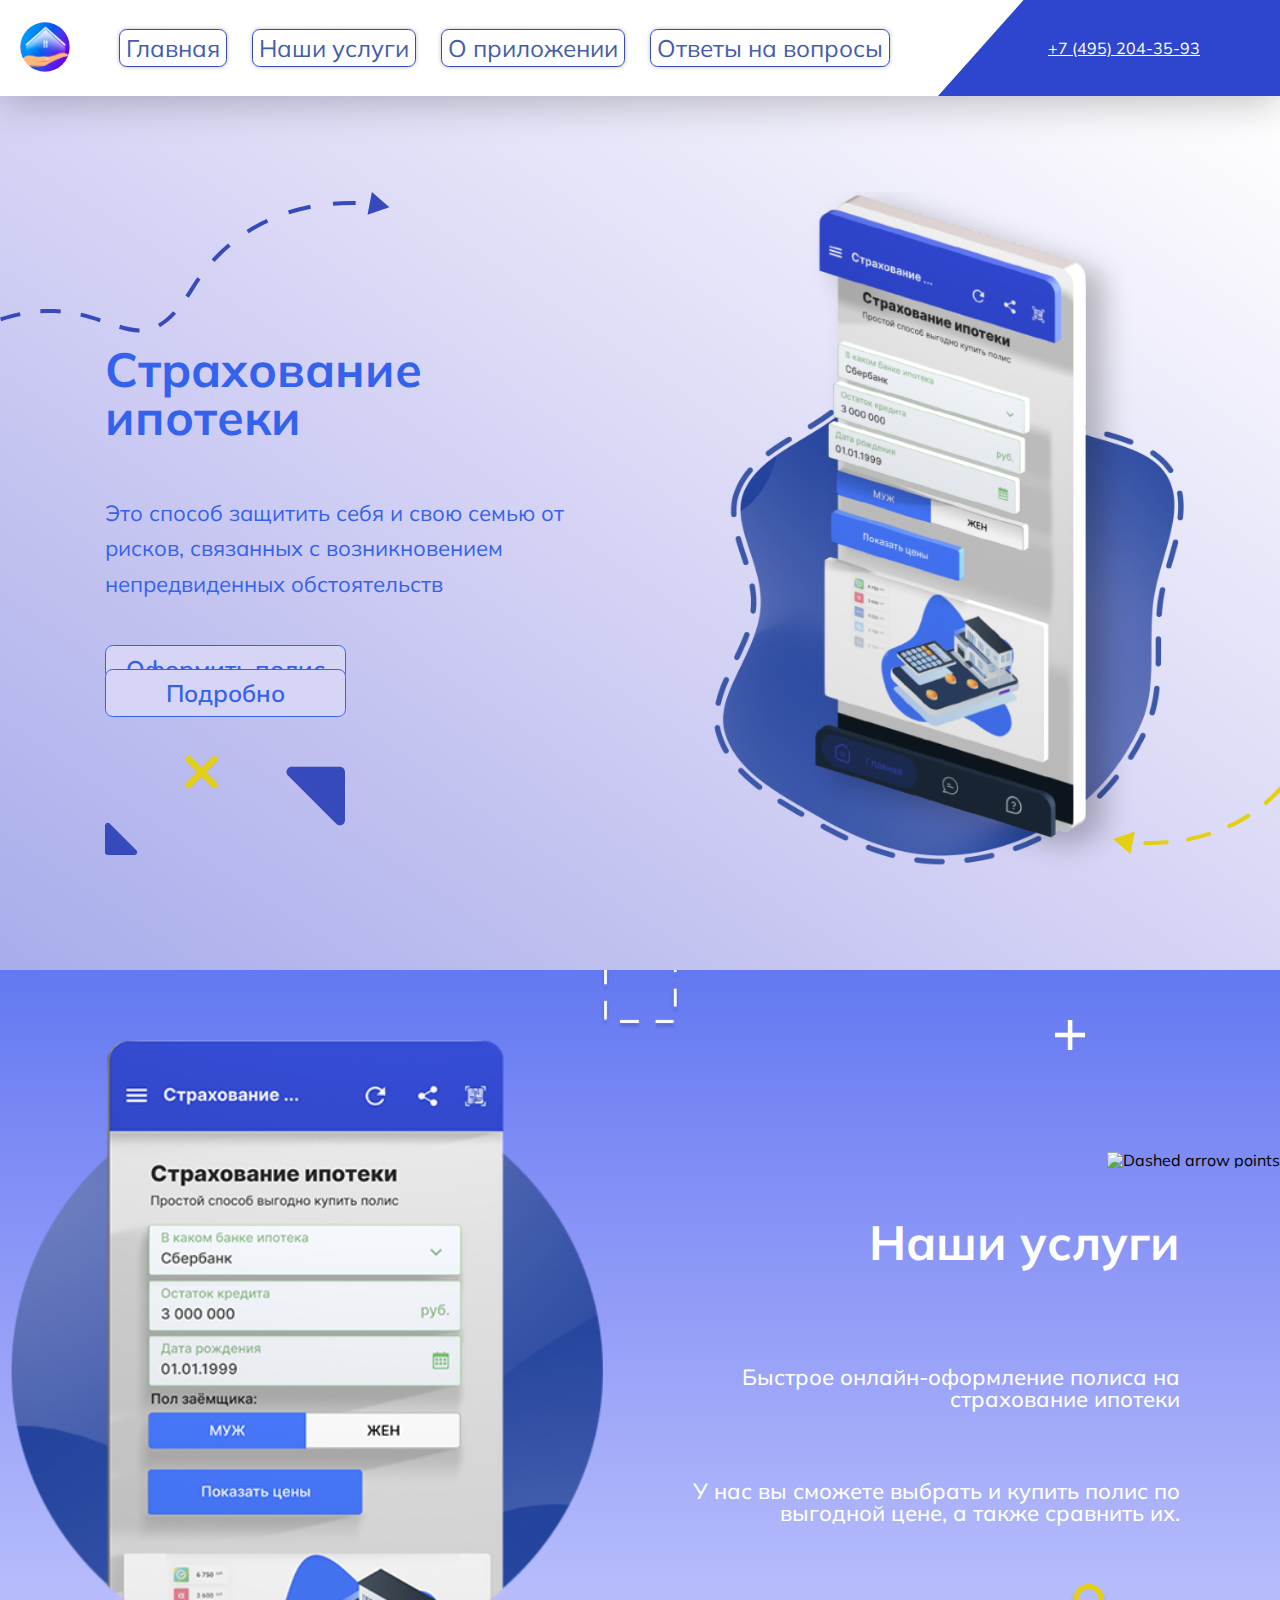
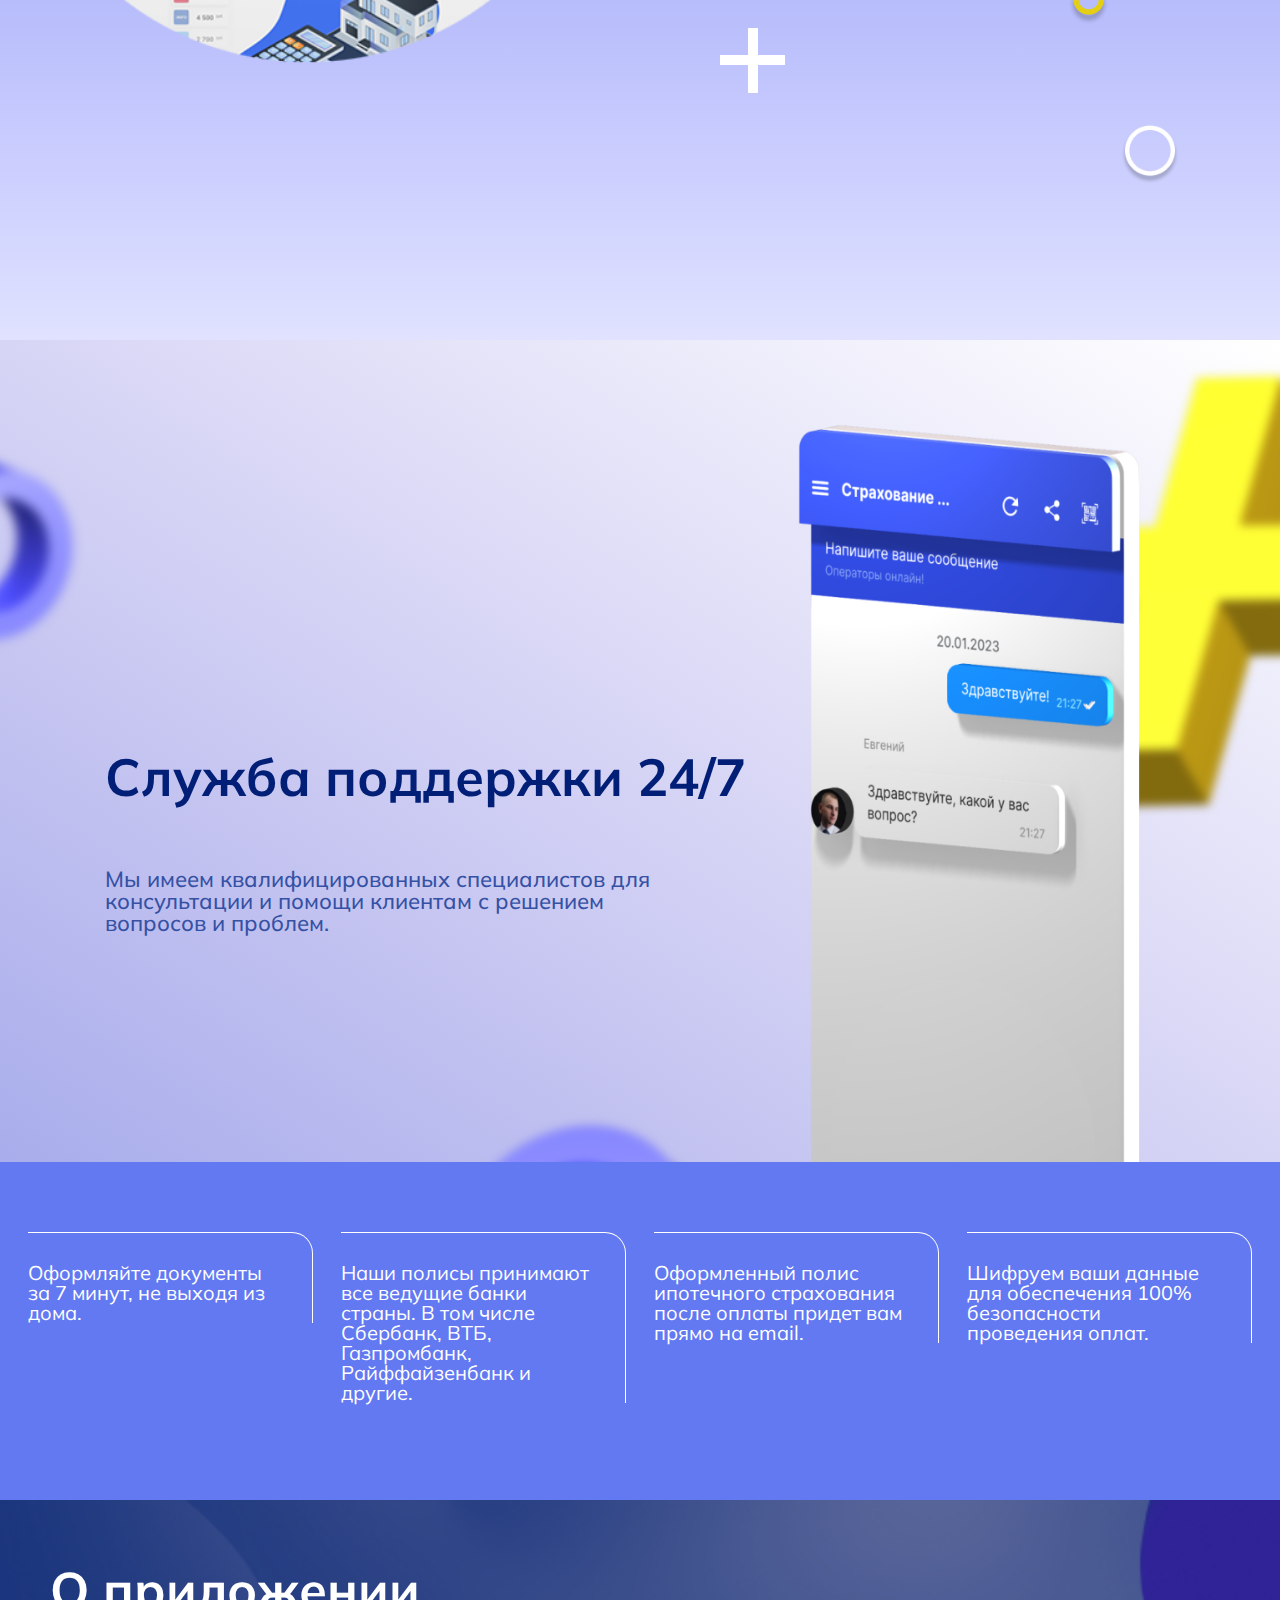
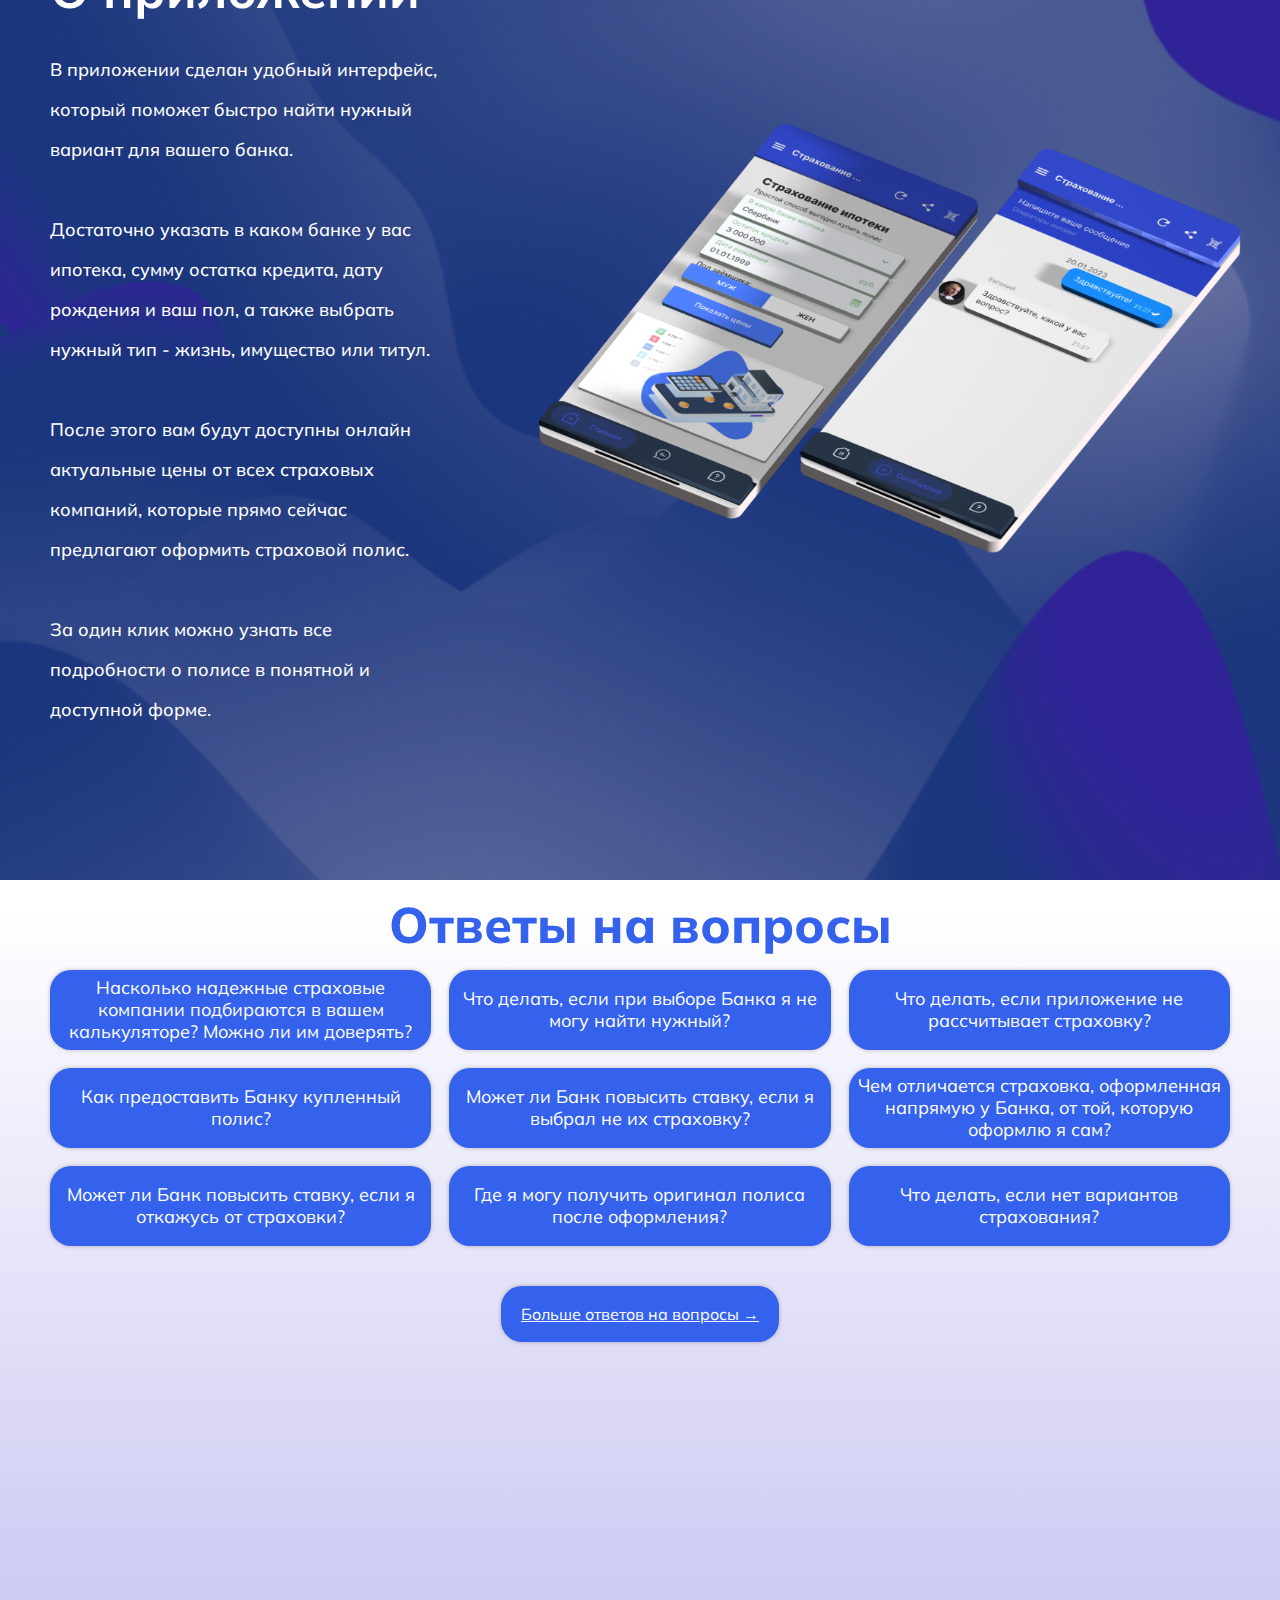
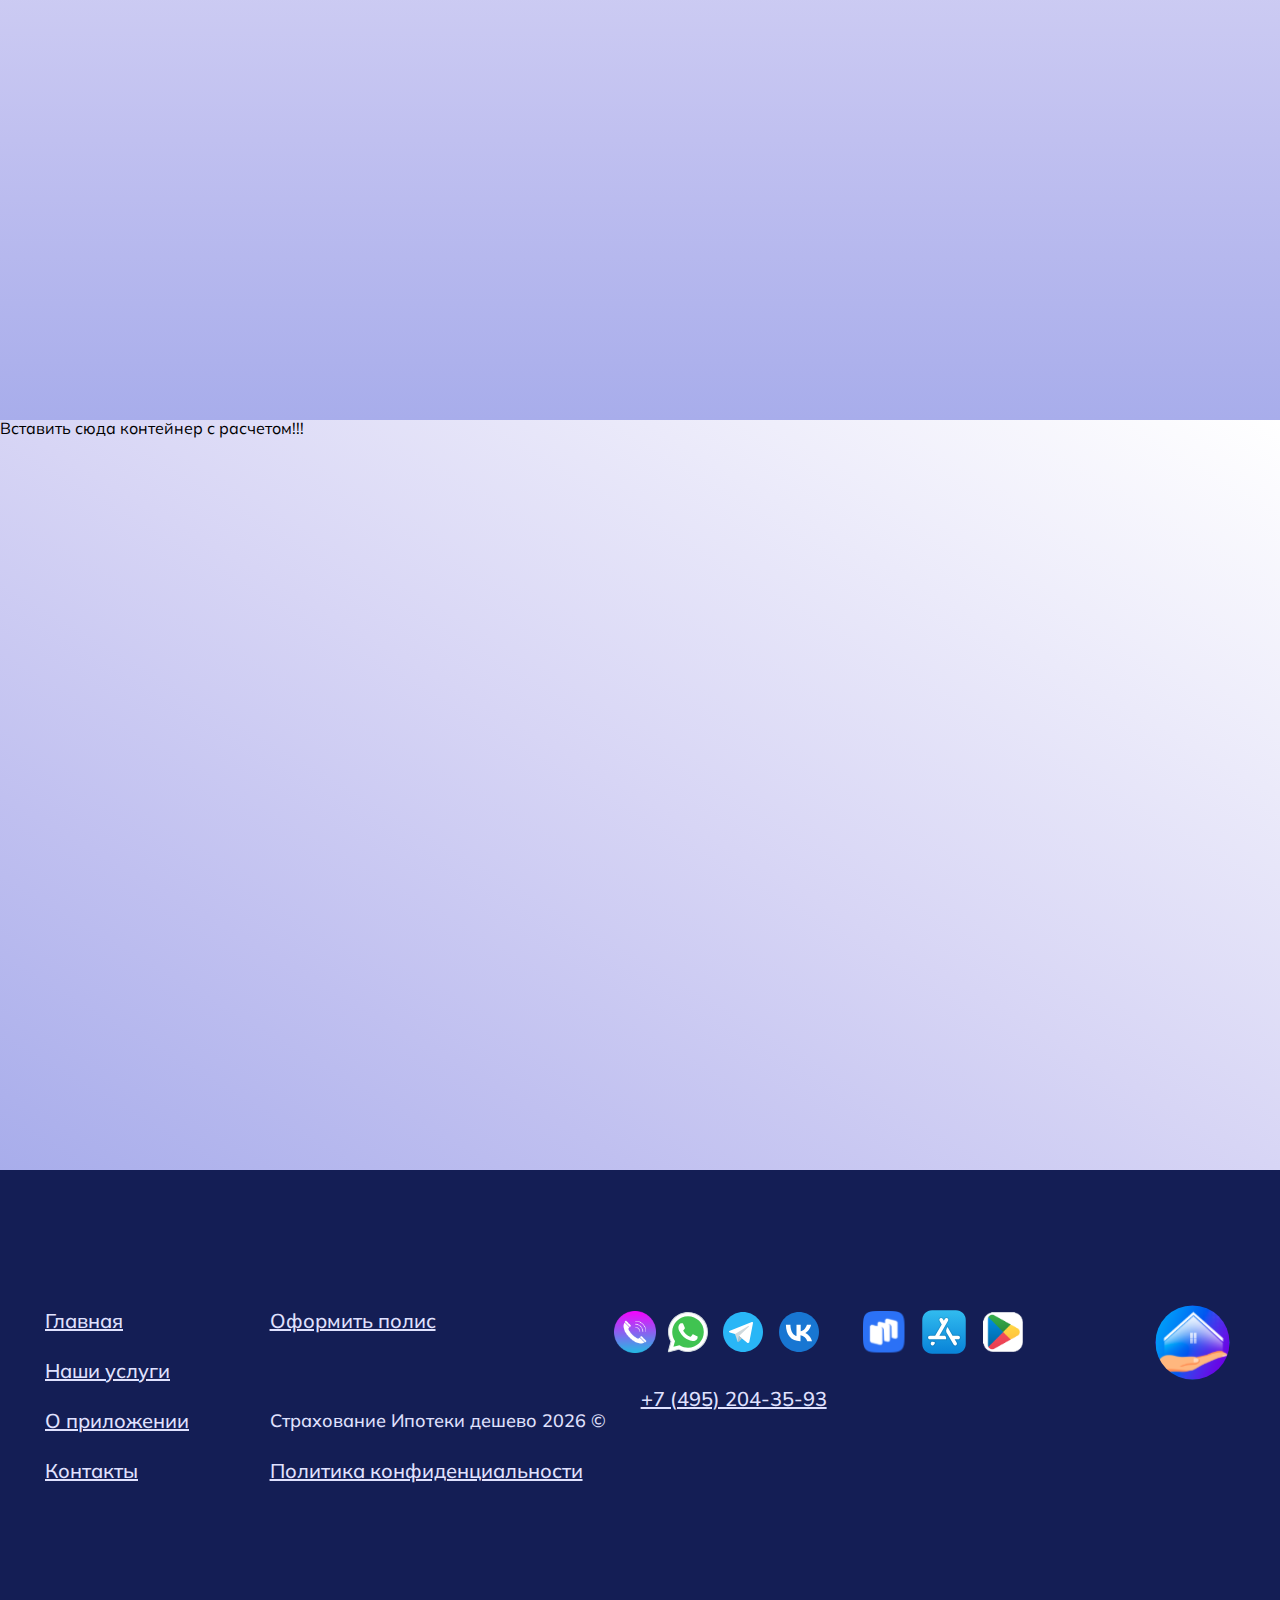
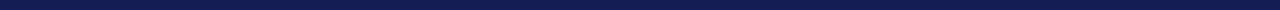
==== index.html @ b0045717 "questions section done" ====
<!DOCTYPE html>
<html lang="en">
  <head>
    <meta charset="UTF-8" />
    <meta http-equiv="X-UA-Compatible" content="IE=edge" />
    <meta name="viewport" content="width=device-width, initial-scale=1.0" />
    <style>
      @import url("https://fonts.googleapis.com/css2?family=Mulish:wght@400;500;600;800&display=swap");
    </style>
    <link rel="stylesheet" href="css/general.css" />
    <link rel="stylesheet" href="css/style.css" />
    <link rel="stylesheet" href="css/queries.css" />

    <script
      type="module"
      src="https://unpkg.com/ionicons@5.4.0/dist/ionicons/ionicons.esm.js"
    ></script>
    <script
      nomodule=""
      src="https://unpkg.com/ionicons@5.4.0/dist/ionicons/ionicons.js"
    ></script>

    <script defer src="script.js"></script>
    <title>Страхование ипотеки</title>
  </head>

  <body>
    <div class="container">
      <header class="header">
        <!-- Logo -->
        <a class="link-logo" href="#"
          ><img class="logo" src="images/logo.svg" alt="logo img"
        /></a>

        <!-- Navigation -->
        <nav class="main-nav">
          <ul class="main-nav-list">
            <li>
              <a class="main-nav-link nav-btn" href="#">Главная</a>
            </li>
            <li>
              <a class="main-nav-link nav-btn" href="#">Наши услуги</a>
            </li>
            <li>
              <a class="main-nav-link nav-btn" href="#">О приложении</a>
            </li>
            <li>
              <a class="main-nav-link nav-btn" href="#">Ответы на вопросы</a>
            </li>
          </ul>
        </nav>

        <div class="number">
          <a class="nav-cta" href="#">+7 (495) 204-35-93</a>
        </div>

        <!-- Burger menu for phones -->

        <button class="btn-mobile-nav">
          <ion-icon class="icon-mobile-nav" name="menu-outline"></ion-icon>
          <ion-icon class="icon-mobile-nav" name="close-outline"></ion-icon>
        </button>
      </header>

      <!-- Main Page -->
      <main>
        <section class="section-hero">
          <div class="line">
            <img
              class="blueLine"
              src="images/BlueLine.svg"
              alt="Blue dashed line points your path to insurance"
            />
          </div>
          <div class="hero">
            <!-- Left side (text-box) -->
            <div class="hero-text-box">
              <div class="hero-heading">
                <h1 class="primary-heading">Страхование ипотеки</h1>
                <p class="hero-description">
                  Это способ защитить себя и свою семью от рисков, связанных с
                  возникновением непредвиденных обстоятельств
                </p>
                <div class="btn-mobile-queries">
                  <a class="hero-btn btn-blue" href="#">Оформить полис</a>
                  <a class="hero-btn btn-white" href="#">Подробно</a>
                </div>
              </div>

              <div class="hero-figures">
                <div class="hero-figures-left">
                  <img
                    class="cross"
                    src="images/YellowCross-full.png"
                    alt="Decorative cross ornament"
                  />
                  <img
                    class="triangle"
                    src="images/triangle.svg"
                    alt="Decorative tiangle ornament"
                  />
                </div>
                <div class="hero-figures-right">
                  <img
                    class="bigTriangle"
                    src="images/triangle.svg"
                    alt="Decorative tiangle ornament"
                  />
                </div>
              </div>
            </div>

            <!-- Right side (img-box) -->
            <div class="hero-img-box">
              <picture class="phone">
                <img
                  class="smartphone"
                  src="images/smartphone.png"
                  alt="smartphone with open app"
                />
              </picture>
              <div class="hero-img-line">
                <picture>
                  <img
                    class="yellowLine"
                    src="images/YellowLine.svg"
                    alt="Yellow dashed line points to smartphone"
                  />
                </picture>
              </div>
            </div>
          </div>
        </section>

        <!-- Section services -->

        <section class="section-services">
          <div class="services">
            <!-- Right side (services box) -->
            <div class="services-img-box">
              <img
                class="rectangle"
                src="/images/rectangle.png"
                alt="Rectangle ornament"
              />
              <picture>
                <img
                  class="smartphone-2"
                  src="images/smartphone-2.png"
                  alt="smartphone with open app"
                />
              </picture>
            </div>
            <!-- Left side (text box) -->
            <div class="services-text-box">
              <div class="services-smallCross">
                <img
                  class="smallCross"
                  src="images/cross_white.png"
                  alt="Small cross ornament"
                />
              </div>
              <div class="services-line">
                <img
                  class="servicesLine"
                  src="images/arrow.svg"
                  alt="Dashed arrow points"
                />
              </div>
              <div class="services-line-queries">
                <img
                  class="servicesLine-2"
                  src="images/arrow.svg"
                  alt="Dashed arrow points"
                />
              </div>
              <div class="services-heading secrvices-flex-queries">
                <h1 class="secondary-heading">Наши услуги</h1>
                <p class="services-description-first services-description">
                  Быстрое онлайн-оформление полиса на страхование ипотеки
                </p>
                <p class="services-description-second services-description">
                  У нас вы сможете выбрать и купить полис по выгодной цене, а
                  также сравнить их.
                </p>
              </div>
              <div class="services-yellowCircle figure-services">
                <img
                  class="smallCircle"
                  src="images/circle/circle-yellow.png"
                  alt="Small circle ornament"
                />
              </div>
              <div class="services-bigCross figure-services">
                <img
                  class="bigCross"
                  src="images/cross_white.png"
                  alt="Big cross ornament"
                />
              </div>
              <div class="services-whiteCircle figure-services">
                <img
                  class="whiteCircle"
                  src="images/circle/circle-white.png"
                  alt="Big cross ornament"
                />
              </div>
            </div>
          </div>
        </section>
        <!-- Section support -->

        <section class="section-support">
          <div class="support-top">
            <!-- Left side (text box) -->
            <div class="support-text-box">
              <div class="figure-top figure-support-queries">
                <img
                  class="top-bluredFigure"
                  src="images/blur-1.svg"
                  alt="Blured circle ornament"
                />
              </div>
              <div class="support-heading">
                <h1 class="tertiary-heading">Служба поддержки 24/7</h1>
                <p class="support-text">
                  Мы имеем квалифицированных специалистов для консультации и
                  помощи клиентам с решением вопросов и проблем.
                </p>
              </div>
              <div class="figure-bottom figure-support-queries">
                <img
                  class="bottom-bluredFigure"
                  src="images/blur-2.svg"
                  alt="Blured circle ornament"
                />
              </div>
            </div>

            <!-- Right side (img box) -->
            <div class="support-img-box">
              <div class="support-right-img figure-support-queries">
                <img
                  class="bluredCross"
                  src="images/blur-3.svg"
                  alt="Blured cross ornament"
                />
              </div>
              <picture class="support-smartphone-queries">
                <img
                  class="smartphone-3"
                  src="/images/smartphone-3.png"
                  alt="smartphone with open support service"
                />
              </picture>
            </div>
          </div>
          <div class="support-bottom">
            <!-- <div class="support-benefits"> -->
            <div class="queries-first">
              <div class="benefits border-queries-right">
                Оформляйте документы за 7 минут, не выходя из дома.
              </div>
            </div>
            <div class="queries-second">
              <div class="benefits border-queries-left">
                Наши полисы принимают все ведущие банки страны. В том числе
                Сбербанк, ВТБ, Газпромбанк, Райффайзенбанк и другие.
              </div>
            </div>
            <div class="queries-third">
              <div class="benefits border-queries-right">
                Оформленный полис ипотечного страхования после оплаты придет вам
                прямо на email.
              </div>
            </div>
            <div class="queries-fourth">
              <div class="benefits border-queries-left">
                Шифруем ваши данные для обеспечения 100% безопасности проведения
                оплат.
              </div>
            </div>
          </div>
        </section>

        <!-- Section Description -->

        <section class="section-description">
          <!-- Left side (description box) -->
          <div class="description">
            <div class="description-text-box">
              <h1 class="description-heading">О приложении</h1>
              <p class="description-text">
                В приложении сделан удобный интерфейс, который поможет быстро
                найти нужный вариант для вашего банка.
              </p>
              <p class="description-text">
                Достаточно указать в каком банке у вас ипотека, сумму остатка
                кредита, дату рождения и ваш пол, а также выбрать нужный тип -
                жизнь, имущество или титул.
              </p>
              <p class="description-text">
                После этого вам будут доступны онлайн актуальные цены от всех
                страховых компаний, которые прямо сейчас предлагают оформить
                страховой полис.
              </p>
              <p class="description-text">
                За один клик можно узнать все подробности о полисе в понятной и
                доступной форме.
              </p>
            </div>

            <!-- Right side (img box) -->
            <div class="description-img-box">
              <picture class="description-smartphone"
                ><img
                  class="smartphone-4"
                  src="images/smartphone-4.png"
                  alt="Smartphones with open app"
              /></picture>
            </div>
          </div>
        </section>

        <!-- Section questions  -->

        <section class="section-questions">
          <div class="question-queries">
            <h1 class="questions-heading">Ответы на вопросы</h1>
            <div class="questions">
              <div class="question">
                <button class="que-btn">
                  Насколько надежные страховые компании подбираются в вашем
                  калькуляторе? Можно ли им доверять?
                </button>
                <div class="content">
                  <p>
                    Тут вы можете посмотреть рейтинги страховых компаний,
                    начиная от самой надежной. Обратите внимание, что в нашем
                    калькуляторе представлены расчеты только от надежных
                    страховых компаний уровня ruAAA, ruAA+, ruAA, ruA+.
                  </p>
                </div>
              </div>
              <div class="question">
                <button class="que-btn">
                  Что делать, если при выборе Банка я не могу найти нужный?
                </button>
                <div class="content">
                  <p>
                    Мы работаем со всеми Банками, которые выдают ипотеку. К
                    сожалению, не у всех есть возможность в режиме онлайн
                    рассчитать стоимость страховки. Но это можно сделать через
                    нашего менеджера. Напишите в чат поддержки, предоставьте
                    свой номер телефона, ваше имя и удобный способ для связи,
                    после чего наш менеджер свяжется с вами в (можете написать
                    удобное для вас время и ваш часовой пояс) и рассчитает
                    выгодные условия.
                  </p>
                </div>
              </div>
              <div class="question">
                <button class="que-btn">
                  Что делать, если приложение не рассчитывает страховку?
                </button>
                <div class="content">
                  <p>
                    Напишите в чат поддержки, предоставьте свой номер телефона,
                    ваше имя и удобный способ для связи, после чего наш менеджер
                    свяжется с вами (можете написать удобное для вас время и ваш
                    часовой пояс) и рассчитает выгодные условия.
                  </p>
                </div>
              </div>
              <div class="question">
                <button class="que-btn">
                  Как предоставить Банку купленный полис?
                </button>
                <div class="content">
                  <p>
                    Есть 3 варианта:<br /><br />1.Вы можете загрузить полис
                    страхования через сайт или приложение Банка. Об этой
                    возможности вы можете узнать, позвонив по телефону горячей
                    линии в свой Банк-кредитор. <br /><br />2.Можно отправить
                    страховой полис на специальную почту Банка. Адрес
                    электронной почты так же можно узнать, позвонив в свой Банк
                    по телефону горячей линии.<br /><br />
                    3.Явиться лично в ипотечное отделение Банка-кредитора и
                    предоставить оригинал полиса страхования сотруднику Банка.
                    Но такой вариант практикуют далеко не все Банки, да и
                    большинство страховых уже давно выдают онлайн-полиса для
                    удобства оформления и передачи в Банк.
                  </p>
                </div>
              </div>
              <div class="question">
                <button class="que-btn">
                  Может ли Банк повысить ставку, если я выбрал не их страховку?
                </button>
                <div class="content">
                  <p>
                    Если вы оформили полис в страховой компании, выбранной из
                    списка аккредитованных вашим Банком-кредитором, значит Банк
                    этот полис принимает и ставку увеличить не в праве.
                  </p>
                </div>
              </div>
              <div class="question que-queries">
                <button class="que-btn">
                  Чем отличается страховка, оформленная напрямую у Банка, от
                  той, которую оформлю я сам?
                </button>
                <div class="content">
                  <p>
                    У Банков есть свои требования к условиям договора
                    страхования, которые они выставляют аккредитованным
                    страховым компаниям. Поэтому чаще всего разница выражается в
                    цене и дополнительных услугах, которые не всегда могут быть
                    вам нужны. Если вы оформили полис в страховой компании,
                    выбранной из списка аккредитованных вашим Банком-кредитором,
                    значит Банк примет этот полис.
                  </p>
                </div>
              </div>
              <div class="question que-queries">
                <button class="que-btn">
                  Может ли Банк повысить ставку, если я откажусь от страховки?
                </button>
                <div class="content">
                  <p>
                    Да, это предусмотрено в кредитном договоре. При отказе
                    застраховать имущество Банк вправе потребовать полного
                    досрочного погашения по вашей ипотеки или решить данный
                    вопрос с помощью взыскания имущества через суд.
                  </p>
                </div>
              </div>
              <div class="question que-queries">
                <button class="que-btn">
                  Где я могу получить оригинал полиса после оформления?
                </button>
                <div class="content">
                  <p>
                    Сейчас все страховые компании практикуют услугу оформления
                    онлайн-полисов, а Банки такие полиса охотно принимают. Но
                    если все-таки вам нужен оригинал, то напишите в наш чат
                    поддержки, мы свяжемся со страховой компанией и договоримся
                    каким образом мы сможем вам его доставить.
                  </p>
                </div>
              </div>
              <div class="question que-queries">
                <button class="que-btn">
                  Что делать, если нет вариантов страхования?
                </button>
                <div class="content">
                  <p>
                    Если по вашему Банку варианты страхования не высвечиваются,
                    значит напишите чат поддержки и наш менеджер свяжется с
                    вами. Вероятнее всего, ваш случай не стандартный и подлежит
                    ручному согласованию со страховыми.
                  </p>
                </div>
              </div>
            </div>
            <div class="moreQuestions-queries">
              <a href="questions.html" target="_blank" class="moreQuestions">
                <div class="showMore">Больше ответов на вопросы &#8594;</div>
              </a>
            </div>
          </div>
        </section>

        <!-- Making a policy -->

        <section class="section-policy">
          <div class="policy-container">
            Вставить сюда контейнер с расчетом!!!
          </div>
        </section>

        <section class="section-footer">
          <div class="footer">
            <!-- Footer main navigation -->
            <nav class="footer-nav-col-primary">
              <ul class="second-nav-list">
                <li class="second-nav-link">
                  <a class="footer-nav" href="#">Главная</a>
                </li>
                <li class="second-nav-link">
                  <a class="footer-nav" href="#">Наши услуги</a>
                </li>
                <li class="second-nav-link">
                  <a class="footer-nav" href="#">О приложении</a>
                </li>
                <li class="second-nav-link">
                  <a class="footer-nav" href="#">Контакты</a>
                </li>
              </ul>
            </nav>
            <!-- Footer secondary navigation -->
            <div class="footer-nav-col-secondary">
              <p class="registration">
                <a class="reg-policy footer-nav" href="">Оформить полис</a>
              </p>
              <p class="footer-number-queries">
                <a class="footer-cta footer-nav" href="#">+7 (495) 204-35-93</a>
              </p>
              <p class="privacy-queries">
                <a class="footer-nav" href="#">Политика конфиденциальности</a>
              </p>
              <p class="copyright footer-nav">
                Страхование Ипотеки дешево
                <span class="year"></span> &copy;
              </p>
              <p class="privacy">
                <a class="footer-nav" href="#">Политика конфиденциальности</a>
              </p>
            </div>
            <!-- Footer Icons -->
            <div class="social-links">
              <ul class="social-icons">
                <li class="footer-link">
                  <a href="#"
                    ><img
                      class="call"
                      src="/images/icons footer/call.png"
                      alt=""
                  /></a>
                </li>
                <li class="footer-link">
                  <a href="#"
                    ><img src="/images/icons footer/whatsapp.svg" alt=""
                  /></a>
                </li>
                <li class="footer-link">
                  <a href="#"
                    ><img src="/images/icons footer/telegram-app.svg" alt=""
                  /></a>
                </li>
                <li class="footer-link">
                  <a href="#"
                    ><img src="/images/icons footer/vk-circled.svg" alt="" />
                  </a>
                </li>
              </ul>
              <div class="footer-number">
                <a class="footer-cta footer-nav" href="#">+7 (495) 204-35-93</a>
              </div>
            </div>
            <!-- Store Icons -->
            <div class="footer-store-icons">
              <ul class="store-icons">
                <li class="">
                  <a href="#" class="rustore-queries">
                    <img
                      class="rustore"
                      src="images/icons footer/rustore.svg"
                      alt=""
                    />
                  </a>
                </li>
                <li>
                  <a href="#" class="app-store-queries">
                    <img
                      class="app-store"
                      src="images/icons footer/app-store.svg"
                      alt=""
                      width="100%"
                    />
                  </a>
                </li>
                <li>
                  <a href="#">
                    <img
                      class="google-store"
                      src="images/icons footer/google-play-store_new.png"
                      alt=""
                    />
                  </a>
                </li>
              </ul>
            </div>
            <!-- Footer logo -->
            <div class="footer-logo">
              <a href="#"
                ><img
                  class="footer-logo-icon"
                  src="images/logo.svg"
                  alt="logo img"
              /></a>
            </div>
          </div>
        </section>
      </main>
    </div>
  </body>
</html>
---- css/general.css ----
/*
--- 01 TYPOGRAPHY SYSTEM

- Font sizes (px)
10 / 12 / 14 / 16 / 18 / 20 / 24 / 30 / 36 / 44 / 52 / 62 / 74 / 86 / 98

- Font weights:
Default: 400
Medium: 500
Semi-bold: 600
Bold: 700


- Line heights:
Default: 1
Small: 1.05
Medium: 1.2
Paragraph default: 1.6
Large 1.8


- Letter-spacing: 
-0.5px
-0.75px


--- 02 COLORS

- Prymary: #FFFFFF
- Second Prymary: #2E46CD
- Tints: 
#EDEEFF
#E0E2FF
#6379F1
#648BFF
#3462EC
#435CAC
#3551A4
#364ABB
#0040FF
#333A9A
#021F78
#141E55
- Shades:

- Accents:
#E4CF12
- Greys:
#555
#333
#6f6f6f
#888
#767676
- linear gradient:
#FFFFFF33
#0035F233

--- 05 SHADOWS
  box-shadow: 0 2.4rem 4.8rem rgba(0, 0, 0, 0.25);
--- 06 BORDER-RADIUS
nav-buttons: 40px
buttons: 7.04px


--- 07 WHITESPACE
- Spacing system(px)
2 / 4 / 8 / 12 / 16 / 24 / 32 / 48 / 64 / 80 / 96 / 128

*/

html {
  font-size: 62.5%;
  overflow-x: hidden;
  overflow-y: auto;
  scroll-behavior: smooth;
  height: 100%;
  /* max-width: 100%; */
  box-sizing: border-box;
}

*,
*::after,
*::before {
  box-sizing: inherit;
  padding: 0;
  margin: 0;
}

body {
  font-family: "Mulish", sans-serif;
  line-height: 1;
  font-weight: 400;
  font-size: 1.6rem;
  max-width: 100%;
  width: 100%;

  overflow-x: hidden;
}
---- css/style.css ----
.container {
  margin: 0 auto;
}

.header {
  display: flex;
  height: 9.6rem;
  justify-content: space-between;
  align-items: center;
  background-color: #ffffff;
  box-shadow: 0px 0.5rem 4rem 0px rgba(0, 0, 0, 0.25);
  position: relative;
}

.logo {
  height: 5rem;
  margin-left: 10rem;
}

.main-nav-list {
  list-style: none;
  display: flex;
  align-items: center;
  gap: 6.5rem;
  font-size: 2.4rem;
  text-decoration: none;
}

.main-nav-list:link,
.main-nav-list:visited {
  color: #435cac;
}

.main-nav-link {
  text-decoration: none;
}

.main-nav-link:hover,
.main-nav-link:active {
  color: #435cac;
}

.main-nav-link.nav-cta:link,
.main-nav-link.nav-cta:visited {
  padding: 2.2rem 5rem;
}

.nav-btn {
  padding: 0.8rem 2rem;
  border: 0.15rem solid #364abb;
  border-radius: 0.76rem;
  color: #435cac;
  display: block;
  box-shadow: 0px 0rem 0.4rem 0rem rgba(0, 0, 0, 0.25);
  transition: all 0.5s;
}

.nav-btn:hover,
.nav-btn:active {
  color: #ffffff;
  background-color: #435cac;
}

/* MOBILE */

.btn-mobile-nav {
  border: none;
  background: none;
  cursor: pointer;

  display: none;
}

.icon-mobile-nav {
  height: 4.8rem;
  width: 4.8rem;
  color: #333;
}

.icon-mobile-nav[name="close-outline"] {
  display: none;
}

/* MOBILE */

.number {
  padding: 4rem 10rem;
  background-color: #2e46cd;
  clip-path: polygon(25% 0, 100% 0, 100% 100%, 0 100%);
}

.nav-cta {
  text-decoration: underline;
  color: #ffffff;
  display: inline-block;
  font-size: 1.6rem;
  margin-left: 4rem;
  background-color: #2e46cd;
}

.nav-cta:hover,
.nav-cta:active {
  color: #ffffff;
}

/* HERO SECTION */

.section-hero {
  background-image: linear-gradient(
    to left bottom,
    #ffffff,
    #ebeafa,
    #d7d5f5,
    #c0c0f0,
    #a8adeb
  );
  padding: 9.6rem 0 9.6rem 0;
}

.line {
  position: absolute;
}

.hero {
  margin: 0 auto;
  display: grid;
  grid-template-columns: 1fr 1fr;
  gap: 4rem;
  align-items: center;
  /* height: 90.4rem; */
}

.blueLine {
  text-align: left;
}

.hero-text-box {
  margin: 3.5rem 0 0 10.5rem;
}

.hero-heading {
  color: #3462ec;
  margin-top: 15rem;
}

.primary-heading {
  font-size: 7.3rem;
  font-weight: 800;
}

.hero-description {
  font-size: 2.5rem;
  line-height: 1.6;
  margin: 5.5rem 0 5.5rem 0;
}

.hero-btn {
  padding: 0.8rem 2rem;
  border-radius: 0.76rem;
  font-weight: 600;
  text-decoration: none;
  font-size: 2.4rem;
}

.btn-blue {
  color: #edeeff;
  background-color: #3462ec;
  margin-right: 3.5rem;
  border: 0.15rem solid #3462ec;
  transition: all 0.5s;
}

.btn-blue:hover {
  color: #3462ec;
  background-color: #d7d5f5;
}

.btn-blue:link,
.btn-blue:focus {
  color: #3462ec;
  background-color: #d7d5f5;
}

.btn-white {
  border: 0.15rem solid #333;
  color: #333;
  padding-left: 6rem;
  padding-right: 6rem;
}

.btn-white:hover {
  color: #3462ec;
  background-color: #d7d5f5;
  border: 0.15rem solid #3462ec;
}

.btn-white:link,
.btn-white:focus {
  color: #3462ec;
  background-color: #d7d5f5;
  border: 0.15rem solid #3462ec;
}

.hero-figures {
  margin-top: 5rem;
  display: grid;
  grid-template-columns: 1fr 1fr;
}

.hero-figures-left {
  display: flex;
  flex-direction: column;
}

.bigTriangle {
  width: 6rem;
  transform: rotate(180deg);
  margin: 1.5rem 50rem 0 5rem;
}

.cross {
  width: 3.3rem;
  padding-bottom: 3.3rem;
  margin-left: 8rem;
}

.triangle {
  width: 3.3rem;
}

.phone {
  margin-left: 32rem;
  margin-bottom: 10rem;
}

.smartphone {
  width: 48rem;
  height: 68rem;
  /*  */
  position: relative;
  z-index: 1;
}

.hero-img-line {
  position: absolute;
  top: 70rem;
  right: 0;
  z-index: 2;
}

/* SERVICES SECTION */

.section-services {
  height: 97rem;
  background-image: linear-gradient(
    to bottom,
    #6379f1,
    #8692f6,
    #a5adf9,
    #c3c7fd,
    #e0e2ff
  );
}

.services {
  display: grid;
  grid-template-columns: 1fr 1fr;
  justify-content: center;
  align-items: center;
}

.services-img-box {
  display: flex;
  flex-direction: column;
}

.services-text-box {
  display: flex;
  flex-direction: column;
}

.rectangle {
  width: 10.5rem;
  height: 7.7rem;
  margin-left: 70rem;
  margin-top: -11rem;
}

.smartphone-2 {
  width: 68.5rem;
  height: 72rem;
}

.services-smallCross {
  margin-left: 18rem;
  margin-bottom: 10rem;
  text-align: center;
}

.smallCross {
  width: 3rem;
  height: 3rem;
  margin-top: 5rem;
}

.services-line {
  text-align: right;
}

.services-line-queries {
  display: none;
}

.services-heading {
  color: #ffffff;
  text-align: right;
  margin-right: 10rem;
}

.secondary-heading {
  font-size: 7.3rem;
  font-weight: 800;
  padding-bottom: 10rem;
}

.services-description-first {
  font-size: 2.5rem;
  font-weight: 500;
  padding-bottom: 7rem;
  margin-left: 30rem;
}

.services-description-second {
  font-size: 2.5rem;
  font-weight: 500;
  padding-bottom: 6rem;
  margin-left: 20rem;
}

.services-yellowCircle {
  text-align: end;
  margin-right: 17rem;
}

.services-bigCross {
  text-align: left;
  margin-left: 22rem;
}

.bigCross {
  width: 6.5rem;
  height: 6.5rem;
}

.services-whiteCircle {
  text-align: right;
  margin-top: 3rem;
  margin-bottom: 10rem;
  margin-right: 10rem;
}

.whiteCircle {
  width: 6rem;
  height: 6rem;
}

/* SUPPORT SECTION */

.section-support {
  height: 116rem;
  display: flex;
  flex-direction: column;
}

.support-top {
  display: grid;
  grid-template-columns: 1fr 1fr;
  justify-content: center;
  align-items: center;

  background-image: linear-gradient(
    to left bottom,
    #ffffff,
    #ebeafa,
    #d7d5f5,
    #c0c0f0,
    #a8adeb
  );
}

.support-text-box {
  display: flex;
  flex-direction: column;
}

.figure-top {
  margin-bottom: 6rem;
}

.top-bluredFigure {
  width: 14rem;
  height: 35rem;
}

.support-heading {
  margin-left: 10.5rem;
}

.tertiary-heading {
  color: #021f78;
  font-weight: 700;
  font-size: 6.4rem;
  margin-bottom: 6.5rem;
}

.support-text {
  color: #3551a4;
  font-weight: 500;
  font-size: 2.5rem;
  margin-right: 15rem;
}

.figure-bottom {
  position: relative;
  bottom: -2.2rem;
  left: 40rem;
}

.bottom-bluredFigure {
  width: 46rem;
  height: 20rem;
}

.support-img-box {
  display: flex;
  flex-direction: column;
}

.support-right-img {
  text-align: right;
  margin-bottom: 22rem;
}

.bluredCross {
  width: 47rem;
  height: 60rem;
}

.smartphone-3 {
  width: 40rem;
  height: 85rem;
  position: absolute;
  top: 200rem;
  right: 20rem;
}

.support-bottom {
  display: flex;
  justify-content: space-evenly;
  font-size: 2rem;
  color: #ffffff;
  background-color: #6379f1;
  height: 34rem;
  z-index: 5;
}

.benefits {
  margin-top: 10rem;
  margin-bottom: 5rem;
  max-width: 28.5rem;
  padding-top: 3rem;
  padding-right: 3.5rem;
  border-top: solid 1px #ffffff;
  border-right: solid 1px #ffffff;
  border-top-right-radius: 2.1rem;
}

/* DESCRIPTION SECTION */

.section-description {
  background-image: url(/images/background.png);
  background-size: cover;
  height: 98rem;
}

.description {
  display: grid;
  grid-template-columns: 1fr 1fr;
}

.description-text-box {
  display: flex;
  flex-direction: column;
  justify-content: center;
  /* align-items: center; */
  gap: 7rem;
  margin-left: 10.5rem;
  margin-right: 12rem;
  color: #ffffff;
  line-height: 4rem;
}

.description-heading {
  font-size: 7.3rem;
  font-weight: 800;
  margin-top: 5rem;
}

.description-text {
  font-size: 2.3rem;
  font-weight: 500;
}

.description-img-box {
  text-align: center;
}

.smartphone-4 {
  width: 85.5rem;
  height: 54rem;
  margin: 21.5rem 10rem 21.5rem 10rem;
}

/* QUESTIONS SECTION */

.section-questions {
  height: 112rem;
  background-image: linear-gradient(
    to bottom,
    #ffffff,
    #ebeafa,
    #d7d5f5,
    #c0c0f0,
    #a8adeb
  );
}

.questions-heading {
  text-align: center;
  font-size: 7.3rem;
  font-weight: 800;
  color: #3462ec;
  margin-top: 4rem;
}

.questions {
  display: grid;
  grid-template-columns: repeat(3, 1fr);
  grid-template-rows: repeat(3, auto);
  grid-auto-rows: minmax(0, 1fr);
  justify-content: center;
  gap: 4rem;
  margin: 5rem 5rem 0 5rem;
  font-size: 2.2rem;
}

.que-btn {
  font-family: "Mulish", sans-serif;
  line-height: 2.5rem;
  font-weight: 400;
  font-size: 2.2rem;
  min-height: 9rem;
  max-height: 9rem;
  padding: 0.4rem;
  width: 100%;
  background-color: #3462ec;
  color: #ffffff;
  cursor: pointer;
  box-shadow: 0px 0rem 0.4rem 0rem rgba(0, 0, 0, 0.25);
  border: none;
  border-radius: 2.1rem;
  transition: all 0.2s;
}

.que-btn:hover {
  background-color: #0040ff;
}

.que-btn:focus,
.que-btn:link,
.que-btn:active {
  background-color: #0040ff;
}

.content {
  display: none;
  background-color: #648bff;
  color: #ffffff;
  padding: 2.8rem;
  line-height: 2.5rem;
  margin-top: -1.6rem;
  font-size: 2rem;
  box-shadow: 0px 0rem 0.4rem 0rem rgba(0, 0, 0, 0.25);
  border-bottom-left-radius: 2.1rem;
  border-bottom-right-radius: 2.1rem;
  animation: slideDown 0.1s ease;
}

.que-btn:focus + .content {
  display: block;
}

@keyframes slideDown {
  from {
    opacity: 0;
    transform: translateY(-0.1rem);
  }
  to {
    opacity: 0;
    transform: translateY(0);
  }
}

.moreQuestions-queries {
  /* display: inline-block; */
  /* margin-left: 10rem; */
  text-align: center;
  margin-top: 4rem;
}

.moreQuestions {
  display: inline-block;
  background-color: #3462ec;
  /* grid-row: 4 / 5;
  grid-column: -3 / -2; */
  padding: 2rem 2rem;
  border-radius: 2.1rem;
  transition: all 0.5s;
  cursor: pointer;
  color: #fff;
  box-shadow: 0px 0rem 0.4rem 0rem rgba(0, 0, 0, 0.25);
}

.moreQuestions:hover {
  background-color: #0040ff;
  padding: 2.4rem 2.4rem;
  margin: 1rem -2rem 1rem -2rem;
}

.morequestions:link,
.morequestions:active,
.morequestions:focus {
  background-color: #0040ff;
  padding: 2.4rem 2.4rem;
  margin: 1rem -2rem 1rem -2rem;
}

/* MAKING A POLICY */

.section-policy {
  background-image: linear-gradient(
    to left bottom,
    #ffffff,
    #ebeafa,
    #d7d5f5,
    #c0c0f0,
    #a8adeb
  );
  height: 75rem;
}

/* FOOTER SECTION */

.section-footer {
  height: 44rem;
  background-color: #141e55;
  font-weight: 500;
  font-size: 2rem;
  line-height: 2.5rem;
}

.footer {
  display: grid;
  grid-template-columns: 1fr 1.5fr 1fr 1fr 1fr;
  justify-content: center;
  align-items: center;
  padding: 16rem 0 0 10.5rem;
}

.second-nav-list {
  display: flex;
  flex-direction: column;
  gap: 2.5rem;
  list-style: none;
}

.footer-nav {
  color: #e0e2ff;
}

.footer-nav-col-secondary {
  display: flex;
  flex-direction: column;
  gap: 2.5rem;
}

.registration {
  margin-bottom: 5rem;
}

.copyright {
  font-size: 1.8rem;
}

.social-links {
  padding-bottom: 7.2rem;
}

.social-icons {
  display: flex;
  justify-content: space-evenly;
  align-items: center;
  list-style: none;
}

.footer-link {
  text-align: center;
  color: #ffffff;
}

.call {
  width: 4.2rem;
}

.footer-number {
  margin-top: 2.5rem;
  margin-left: 3rem;
}

.store-icons {
  display: flex;
  justify-content: center;
  align-items: center;
  list-style: none;
  gap: 1rem;
  padding-bottom: 12.2rem;
}

.rustore {
  width: 4.2rem;
  height: 4.2em;
}

.app-store {
  /* width: 4.5em;
  height: 4.5em; */
  margin-right: 1rem;
}

.google-store {
  width: 4rem;
  height: 4rem;
}

.footer-logo {
  margin-left: 10rem;
  margin-bottom: 10.2rem;
}

.footer-logo-icon {
  width: 7.5rem;
}

.footer-number-queries {
  display: none;
}

.privacy-queries {
  display: none;
}
---- css/queries.css ----
/* rem and em do NOT depend on html font-size in media queres! Instead, 1rem = 1em = 16px (EM for media quaries) */

/***************************************/
/* 1900px */
/**************************************/
@media (max-width: 118.75em) {
  .primary-heading {
    font-size: 6.5rem;
    font-weight: 700;
  }

  .description-heading {
    font-size: 6.5rem;
    font-weight: 700;
  }

  .tertiary-heading {
    font-size: 6rem;
  }
}

/***************************************/
/* 1800px */
/**************************************/

@media (max-width: 112.5em) {
  .phone {
    margin-left: 24rem;
  }

  .bigTriangle {
    margin: 1.5rem 45rem 0 5rem;
  }

  .description-text-box {
    gap: 4rem;
  }

  .description-heading {
    font-size: 6rem;
    font-weight: 700;
  }

  .description-text {
    font-size: 2rem;
    font-weight: 500;
  }
}

/***************************************/
/* 1720px */
/**************************************/

@media (max-width: 107.5em) {
  .primary-heading {
    font-size: 6rem;
  }

  .description-heading {
    font-size: 5.5rem;
  }

  .tertiary-heading {
    font-size: 5.6rem;
  }
}

/***************************************/
/* 1700px */
/**************************************/

@media (max-width: 106.25em) {
  .description-heading {
    margin-top: 10rem;
  }

  .questions {
    gap: 2rem;
  }

  .smartphone-4 {
    width: 80rem;
    height: 50rem;
    margin: 20rem 8rem 20rem 8rem;
  }

  .rectangle {
    width: 8rem;
    height: 6rem;
    margin-left: 70rem;
    margin-top: -11rem;
  }
}

/***************************************/
/* 1640px */
/**************************************/

@media (max-width: 102.5em) {
  .primary-heading {
    font-size: 5rem;
  }

  .bigTriangle {
    margin: 1rem 40rem 0 1rem;
  }

  .phone {
    margin-left: 20rem;
  }

  .description-text-box {
    margin-top: 8rem;
  }

  .services-description-first {
    font-size: 2.2rem;
    margin-left: 20rem;
  }

  .services-description-second {
    font-size: 2.2rem;
    margin-left: 10rem;
  }

  .smartphone-4 {
    width: 72rem;
    height: 44rem;
    margin: 15rem 5rem 15rem 5rem;
  }

  .tertiary-heading {
    font-size: 5.2rem;
  }

  .support-top {
    grid-template-columns: 2fr 1fr;
  }
}

/***************************************/
/* 1560px */
/**************************************/

@media (max-width: 97.5em) {
  .logo {
    margin-left: 6rem;
  }

  .nav-btn {
    padding: 0.8rem 1rem;
  }

  .bigTriangle {
    margin: 1rem 35rem 0 1rem;
  }

  .phone {
    margin-left: 18rem;
  }

  .tertiary-heading {
    font-size: 5.2rem;
  }

  .smartphone-3 {
    width: 36rem;
    height: 76.5rem;
    margin-top: 2rem;
    margin-right: -7rem;
  }

  .smartphone-4 {
    margin: 12rem 3rem 12rem 3rem;
  }

  .description-text-box {
    margin-top: 10rem;
  }

  .benefits {
    margin-top: 7rem;
  }

  .questions-heading {
    font-size: 6rem;
    margin-top: 2rem;
  }

  .questions {
    font-size: 2rem;
    gap: 1.8rem;
  }

  .content {
    font-size: 1.8rem;
  }
}

/***************************************/
/* 1460px */
/**************************************/
@media (max-width: 91.25em) {
  .logo {
    margin-left: 4rem;
  }

  .nav-btn {
    padding: 0.6rem 0.6rem;
  }

  .nav-cta {
    font-size: 1.6rem;
    margin-left: 3rem;
  }

  .bigTriangle {
    margin: 1rem 27.5rem 0 1rem;
  }

  .phone {
    margin-left: 15rem;
  }

  .secondary-heading {
    font-size: 6rem;
    font-weight: 700;
  }

  .figure-top {
    margin-bottom: 5rem;
  }

  .top-bluredFigure {
    width: 11.2rem;
    height: 28rem;
  }

  .figure-bottom {
    position: relative;
    bottom: -2.2rem;
    left: 40rem;
  }

  .bottom-bluredFigure {
    width: 36.8rem;
    height: 16rem;
    position: absolute;
    top: -3rem;
  }

  .bluredCross {
    width: 37.6rem;
  }
}

/***************************************/
/* 1400px */
/**************************************/

@media (max-width: 87.5em) {
  .logo {
    margin-left: 2rem;
  }

  .main-nav-list {
    gap: 5.5rem;
  }

  .hero-description {
    font-size: 2.2rem;
  }

  .phone {
    margin-left: 10rem;
  }

  .services-description-first {
    font-size: 2.2rem;
    margin-left: 15rem;
  }

  .services-description-second {
    font-size: 2.2rem;
    margin-left: 5rem;
  }

  .support-heading {
    margin-bottom: 15rem;
  }

  .support-text {
    font-size: 2.2rem;
  }

  .description-heading {
    font-size: 5rem;
    margin-top: 2rem;
  }

  .description-text-box {
    margin: 7rem;
  }

  .description-text {
    font-size: 1.8rem;
    font-weight: 500;
  }

  .que-btn {
    line-height: 2.4rem;
    font-size: 2rem;
    max-height: 11rem;
    padding: 0.4rem;
    width: 100%;
  }
}

/***************************************/
/* BELOW 1344px (Smaller desktops)  */
/**************************************/

@media (max-width: 84em) {
  .main-nav-list {
    gap: 2.5rem;
  }

  .number {
    padding: 4rem 8rem;
  }

  .phone {
    margin-left: 5rem;
  }

  .hero-heading {
    margin-top: 10rem;
  }

  .primary-heading {
    font-size: 4.8rem;
  }

  .secondary-heading {
    font-size: 4.8rem;
  }

  .rectangle {
    margin-left: 60rem;
    margin-top: -21rem;
  }

  .smartphone-2 {
    width: 61.65rem;
    height: 64.6rem;
  }

  .services-line {
    margin-bottom: 5rem;
  }

  .services-description-first {
    margin-left: 5rem;
  }

  .services-description-second {
    margin-left: -1rem;
  }

  .description-text-box {
    margin: 5rem;
  }

  .description-img-box {
    display: flex;
    justify-content: center;
    align-items: center;
  }

  .services-bigCross {
    margin-left: 4rem;
  }

  .questions-heading {
    font-size: 5rem;
  }

  .questions {
    margin: 2rem 5rem 0 5rem;
  }

  .que-btn {
    line-height: 2.2rem;
    font-size: 1.8rem;
    min-height: 8rem;
    max-height: 11rem;
  }

  .footer {
    padding: 12rem 0 0 4.5rem;
  }

  .footer-number {
    text-align: center;
  }
}

/***************************************/
/* BELOW 1200px (Landscape Tablets)  */
/**************************************/

@media (max-width: 75em) {
  html {
    font-size: 56.25%;
  }

  .hero-text-box {
    margin: 3.5rem 0 0 7.5rem;
  }

  .blueLine {
    width: 75%;
  }

  .hero {
    gap: 2rem;
  }

  .phone {
    margin-left: 5rem;
  }

  .services-img-box {
    align-items: center;
    margin-bottom: 10rem;
  }

  .rectangle {
    display: none;
  }

  .secondary-heading {
    padding-bottom: 5rem;
  }

  .services-description-first {
    padding-bottom: 5rem;
  }

  .smartphone-2 {
    width: 54.8rem;
    height: 57.6rem;
  }

  .bottom-bluredFigure {
    top: -10rem;
  }

  .support-bottom {
    font-size: 1.8rem;
  }

  .benefits {
    margin-right: 5rem;
    margin-left: 5rem;
    margin-bottom: 8rem;
  }

  .description-smartphone {
    margin-right: 5rem;
  }

  .rustore {
    width: 4.6rem;
    height: 4.6em;
  }

  .google-store {
    width: 4.8rem;
    height: 4.8rem;
  }

  .footer-number {
    margin-left: 0.2rem;
  }
}

/***************************************/
/* 1140px   */
/**************************************/

@media (max-width: 71.25em) {
  .container {
    /* width: 106%; */
    min-width: 114rem;
    max-width: 140rem;
  }

  .hero-text-box {
    margin: 2rem 0 0 5.5rem;
  }

  .main-nav-list {
    gap: 5.5rem;
    font-size: 2.2rem;
  }

  .number {
    padding: 4rem 5rem;
    margin-right: 0rem;
  }

  .hero-img-line {
    top: 70rem;
    left: 108rem;
  }

  .description {
    grid-template-columns: 40% 60%;
  }

  .description-text-box {
    margin-left: 5rem;
  }

  .smartphone-3 {
    margin-right: -15rem;
  }

  .support-heading {
    margin-left: 5.5rem;
  }

  /* .smartphone-4 {
  } */

  .support-bottom {
    font-size: 1.8rem;
  }

  .description-smartphone {
    margin-right: 7rem;
  }

  .questions {
    margin: 2rem 2rem 0 2rem;
  }

  .call {
    width: 4.4rem;
    margin-right: 1rem;
  }

  .app-store {
    /* width: 4.6rem;
    height: 4.6rem; */
    width: 100%;
  }

  .footer {
    gap: 2rem;
  }
}

/***************************************/
/* 1100px   */
/**************************************/

@media (max-width: 68.75em) {
  .container {
    /* width: 115%; */
    min-width: 110rem;
    max-width: 135rem;
  }

  .line {
    margin-top: -5rem;
  }

  .blueLine {
    width: 50%;
  }

  .main-nav-list {
    gap: 4.5rem;
  }

  .nav-btn {
    padding: 0.6rem 1.6rem;
  }

  .number {
    padding: 4rem 3rem;
    margin-right: 0rem;
  }

  .hero-heading {
    margin-top: -5rem;
  }

  .primary-heading {
    font-size: 4.2rem;
  }

  .hero-btn {
    padding: 0.8rem 1rem;
  }

  .phone {
    margin-left: 5rem;
  }

  .smartphone {
    width: 43.2rem;
    height: 61.2rem;
  }

  .hero-img-line {
    top: 60rem;
    left: 103rem;
  }

  .figure-top {
    margin-bottom: 10rem;
  }

  .top-bluredFigure {
    width: 9.8rem;
    height: 24.5rem;
  }

  .bottom-bluredFigure {
    width: 32.2rem;
    height: 14rem;
    top: -6rem;
    right: 70rem;
  }

  .bluredCross {
    width: 32.9rem;
    margin-bottom: 15rem;
  }

  .smartphone-3 {
    margin-right: -16rem;
  }

  .support-right-img {
    margin-bottom: 12rem;
  }

  .content {
    padding: 1.8rem;
  }

  .registration {
    margin-bottom: 0rem;
  }

  .footer-store-icons {
    margin-left: 2rem;
  }

  .footer-logo {
    margin-left: 5rem;
  }
}

/***************************************/
/* 1060px   */
/**************************************/

@media (max-width: 66.25em) {
  .container {
    /* width: 116%; */
    min-width: 106rem;
    max-width: 140rem;
  }

  .main-nav-list {
    gap: 3rem;
  }

  .number {
    margin-right: 0rem;
  }

  .phone {
    margin-left: -5rem;
  }

  .hero-img-line {
    top: 60rem;
    left: 99rem;
  }

  .description-text-box {
    margin-left: 4rem;
  }

  .description-smartphone {
    margin-right: 2rem;
  }

  .smartphone-4 {
    margin: 0rem 0rem 5rem 0rem;
  }

  .benefits {
    margin-right: 2rem;
    margin-left: 2rem;
    margin-bottom: 9rem;
  }

  .app-store-queries {
    margin-right: 4.5rem;
  }

  .app-store {
    width: 115%;
  }
}
/***************************************/
/* BELOW 944px (Landscape Tablets)  */
/**************************************/
@media (max-width: 59em) {
  html {
    font-size: 50%;
  }

  .container {
    /* width: 155%; */
    min-width: 94.4rem;
    max-width: 120rem;
  }

  .section-hero {
    padding: 5.6rem 0 9.6rem 0;
  }

  .hero-img-line {
    display: none;
  }

  .line {
    display: none;
  }

  .hero-heading {
    margin-left: -1rem;
    text-align: center;
  }

  .primary-heading {
    font-size: 6.2rem;
  }

  .hero-description {
    font-size: 2.4rem;
  }

  .phone {
    margin-left: 10rem;
  }

  .hero-figures {
    margin-left: 5rem;
  }

  .bigTriangle {
    margin: 0 0 0 1rem;
  }

  .smartphone-2 {
    margin-left: 5rem;
  }

  .support-text-box {
    margin-left: 5rem;
  }

  .services-heading {
    margin-right: 5rem;
  }

  .secondary-heading {
    font-size: 6.2rem;
  }

  .services-description-first {
    font-size: 2.4rem;
  }

  .services-description-second {
    font-size: 2.4rem;
  }

  .figure-top {
    margin-left: -4.5rem;
  }

  .support-heading {
    margin-left: 5rem;
    text-align: center;
  }

  .tertiary-heading {
    font-size: 6.2rem;
  }

  .support-text {
    text-align: initial;
    font-size: 2.4rem;
  }

  .bluredCross {
    width: 27.9rem;
    margin-bottom: 31rem;
    height: 39rem;
  }

  .figure-bottom {
    bottom: 4rem;
  }

  .support-bottom {
    margin: 0;
  }

  .benefits {
    margin-right: 3rem;
    margin-left: 3rem;
    margin-bottom: 11rem;
  }

  .description {
    grid-template-columns: 1fr 50%;
  }

  .description-heading {
    font-size: 6.2rem;
    margin-top: 8rem;
  }

  .description-text {
    font-size: 2.2rem;
    font-weight: 400;
  }

  .description-smartphone {
    margin-right: 6rem;
  }

  .smartphone-4 {
    width: 64.8rem;
    height: 39.6rem;
  }

  .store-icons {
    gap: 2rem;
  }

  .rustore {
    margin-right: -1rem;
  }

  .app-store {
    width: 120%;
  }

  /* MOBILE NAVIGATION */

  .link-logo {
    text-align: center;
  }

  .logo {
    height: 8rem;
    margin-left: 5rem;
  }

  .btn-mobile-nav {
    display: block;
    margin-right: 5rem;
  }

  .main-nav {
    background-color: #edeeffdc;
    position: absolute;
    top: 9.6rem;
    left: 0;
    width: 100%;
    height: 50vh;
    z-index: 99;
    transform: translateX(100%);

    display: flex;
    align-items: center;
    justify-content: center;
    transition: all 0.6s ease-in;

    /* Hidden navigation */
    /* display: none; */

    /* Hide it visually */
    opacity: 0;
    /* Hide it from mouse and keyoards */
    pointer-events: none;
    /* Hide it from screen readers */
    visibility: hidden;
  }

  /* if nav-opne exist */
  .nav-open .main-nav {
    display: flex;
    opacity: 1;
    pointer-events: auto;
    visibility: visible;
    transform: translateX(0);
  }

  .icon-mobile-nav {
    color: #333a9a;
    transform: scale(1.4);
  }

  .nav-open .icon-mobile-nav[name="close-outline"] {
    display: block;
  }

  .nav-open .icon-mobile-nav[name="menu-outline"] {
    display: none;
  }

  .main-nav-list {
    /* display: flex; */
    flex-direction: column;
    gap: 1rem;
    font-size: 3.2rem;
    margin-bottom: 1rem;
  }

  .nav-btn {
    padding: 1rem 1rem;
    min-width: 35rem;
    max-width: 25rem;
    text-align: center;
  }

  .number {
    background-color: #ffffff;
    display: flex;
    justify-content: center;
    align-items: center;
    padding: 1rem 1rem;
    margin-right: 14rem;
    clip-path: none;
  }

  .nav-cta {
    background-color: #ffffff;
    color: #2e46cd;
    font-size: 3.2rem;
  }

  .rustore {
    width: 5rem;
    height: 5rem;
  }
}

/***************************************/
/* BELOW 740px (Smaller Tablets) */
/**************************************/

@media (max-width: 46.25em) {
  html {
    font-size: 50%;
  }

  .container {
    min-width: 74rem;
    max-width: 120rem;
  }

  .section-hero {
    padding: 5.6rem 0 9.6rem 0;
  }

  .line {
    display: none;
  }

  .number {
    margin: 0;
  }

  .hero-description {
    font-size: 2.4rem;
    margin-top: 2rem;
  }

  .btn-mobile-queries {
    display: flex;
    flex-direction: column;
    justify-content: center;
    align-items: center;
    gap: 2rem;
  }

  .hero-btn {
    padding: 1rem 1rem;
    text-align: center;
  }

  .btn-blue {
    margin: 0;
    width: 55%;
  }

  .btn-white {
    width: 55%;
  }

  .phone {
    margin-left: -1rem;
  }

  .hero-figures {
    display: block;
  }

  .cross {
    position: absolute;
    top: 14rem;
    left: -4rem;
    width: 3%;
  }

  .triangle {
    position: absolute;
    top: 74rem;
    left: 6rem;
    width: 6%;
  }

  .bigTriangle {
    margin: 0;
    position: absolute;
    top: 12rem;
    right: 4rem;
    width: 10%;
  }

  .services {
    grid-template-columns: 1fr;
  }

  .services-img-box {
    margin: 0;
    /* grid-row: 2 / 0; */
    grid-column: 2 / -1;
  }

  .services-text-box {
    grid-row: 2 / -1;
    grid-column: 2 / -1;
  }

  .figure-services {
    margin: 0;
  }

  .services-smallCross {
    margin: 0;
  }

  .smallCross {
    margin-top: 0;
    position: absolute;
    top: 90rem;
    left: 8rem;
  }

  .smallCircle {
    position: absolute;
    top: 140rem;
    left: 8rem;
  }

  .bigCross {
    position: absolute;
    top: 160rem;
    right: 5rem;
  }

  .whiteCircle {
    position: absolute;
    margin-top: 0;
    top: 110rem;
    right: 10rem;
  }

  .services-line {
    margin: 0;
  }

  .servicesLine {
    position: absolute;
    top: 93rem;
    right: 1rem;
    margin-top: 0;
  }

  .secrvices-flex-queries {
    display: flex;
    flex-direction: column;
    justify-content: center;
    align-items: center;
    gap: 1.5rem;
  }

  .services-heading {
    margin: 5rem 0 0 0;
    text-align: center;
  }

  .services-description {
    width: 60%;
    margin: 0 1rem 0 1rem;
  }

  .smartphone-2 {
    margin: -4rem 0 0 0;
  }

  .support-top {
    max-height: 90rem;
    min-height: 90rem;
    grid-template-columns: 1fr;
    background-image: linear-gradient(
      to right bottom,
      #ffffff,
      #ebeafa,
      #d7d5f5,
      #c0c0f0,
      #a8adeb
    );
  }

  .support-text-box {
    grid-column: 2 / -1;
    grid-row: 2 / -1;
    /* justify-content: center;
      align-items: flex-start; */
    margin: 0 0 30rem 0;
  }

  .support-img-box {
    grid-column: 2 / -1;
  }

  .support-heading {
    margin: 0;
  }

  .tertiary-heading {
    text-align: center;
    margin: 0 10rem 2rem 10rem;
  }

  .support-text {
    text-align: center;
    margin: 0 15rem 2rem 15rem;
  }

  .figure-support-queries {
    display: none;
  }

  .smartphone-3 {
    margin: 0;
    position: absolute;
    top: 220rem;
    right: 27rem;
  }

  .support-bottom {
    max-height: 90rem;
    min-height: 90rem;
    flex-direction: column;
    justify-content: center;
    gap: 0;
    background-image: linear-gradient(
      to bottom,
      #6379f1,
      #8692f6,
      #a5adf9,
      #c3c7fd,
      #c9ccf0
    );
  }

  .benefits {
    margin: 0 10rem 0 10rem;
    font-size: 2.4rem;
    max-height: 15rem;
    min-height: 20rem;
    min-width: 36rem;
    max-width: 46rem;
    padding: 0;
    border: none;
  }

  .queries-first {
    display: flex;
    align-self: flex-start;
  }
  .queries-second {
    display: flex;
    align-self: flex-end;
  }
  .queries-third {
    display: flex;
    align-self: flex-start;
  }
  .queries-fourth {
    display: flex;
    align-self: flex-end;
  }

  .border-queries-left {
    padding: 3rem 0 0 3rem;
    border-right: none;
    border-bottom: none;
    border-top: solid 2px #ffffff;
    border-left: solid 2px #ffffff;
    border-top-left-radius: 5rem;
    border-top-right-radius: 0;
  }

  .border-queries-right {
    padding: 3rem 3rem 0 0;
    border-left: none;
    border-bottom: none;
    border-top: solid 2px #ffffff;
    border-right: solid 2px #ffffff;
    border-top-right-radius: 5rem;
    border-top-left-radius: 0;
  }

  .section-description {
    margin-top: 60rem;
    height: 100rem;
  }

  .description {
    grid-template-columns: 1fr;
  }

  .description-text-box {
    grid-column: 2 / -1;
    grid-row: 2 / -1;
    text-align: center;
    margin: 3rem;
  }
  .description-img-box {
    grid-column: 2 / -1;
  }

  .smartphone-4 {
    width: 82rem;
    height: 50rem;
    position: relative;
    z-index: 2;
  }

  .section-questions {
    position: relative;
    z-index: 5;
    margin-top: -2rem;
  }

  .question-queries {
    display: flex;
    flex-direction: column;
  }

  .questions-heading {
    font-size: 6.2rem;
    margin: 0;
    padding: 3rem 0 3rem 0;
  }

  .questions {
    grid-template-columns: repeat(1, 1fr);
    grid-template-rows: repeat(5, auto);
    grid-auto-rows: minmax(0, 1fr);
    margin: 2rem 15rem 0 15rem;
  }

  .moreQuestions {
    padding: 3rem 3rem;
    font-size: 2.2rem;
  }

  .que-btn {
    line-height: 2.2rem;
    font-size: 2.2rem;
    min-height: 8rem;
    max-height: 8rem;
  }

  .content {
    line-height: 2.2rem;
  }

  .que-queries {
    display: none;
  }

  /*  bottom */
  .section-policy {
    position: relative;
    z-index: 4;
  }

  .section-footer {
    position: relative;
    z-index: 5;
  }

  .second-nav-list {
    gap: 1rem;
  }

  .footer {
    grid-template-columns: 1fr 2.5fr;
    grid-template-rows: repeat(6, auto);
    gap: 0;
    margin: 0;
    padding: 0;
  }

  .footer-logo {
    margin: 3rem 0 0 5rem;
    grid-column: 1 / 2;
    grid-row: 1 / span 2;
    justify-self: center;
  }

  .footer-logo-icon {
    width: 15rem;
  }

  .footer-store-icons {
    margin: 3rem 0 0 0;
    grid-column: 2/ 3;
    grid-row: 1 / 2;
    justify-self: center;
  }

  .store-icons {
    padding: 0;
    margin-right: 16rem;
    gap: 2rem;
  }

  .rustore {
    width: 6.2rem;
    height: 6.2rem;
  }

  .app-store-queries {
    margin: 0;
  }

  .google-store {
    width: 6.5rem;
    height: 6.5rem;
  }

  .social-links {
    margin: 0;
    padding: 0;
    grid-column: 2 /3;
    grid-row: 2 / 3;
  }

  .social-icons {
    justify-content: center;
    gap: 0;
    margin-right: 10rem;
    transform: scale(1.2);
  }

  .footer-nav-col-primary {
    font-size: 2.4rem;
    margin: 3rem 0 0 9rem;
  }

  .second-nav-list {
    gap: 2.5rem;
  }

  .footer-nav-col-secondary {
    font-size: 2.4rem;
    margin: 3rem 0 0 14rem;
  }

  .footer-number {
    display: none;
  }

  .footer-number-queries {
    display: block;
  }

  .privacy-queries {
    display: block;
  }

  .privacy {
    display: none;
  }

  /*  */
}

/***************************************/
/* Iphone 14 Pro Max 430px  */
/**************************************/
@media (max-width: 26.875em) {
  .container {
    min-width: 43rem;
    max-width: 80rem;
  }

  .logo {
    height: 7.5rem;
    margin-left: 2.5rem;
  }

  .nav-cta {
    margin: 0;
    font-size: 3rem;
  }

  .btn-mobile-nav {
    margin-right: 2.5rem;
  }

  .hero {
    grid-template-columns: 1fr;
  }

  .hero-text-box {
    grid-column: 2 / -1;
    grid-row: 2 / -1;
    margin: -4rem 1rem 0 0;
  }

  .hero-img-box {
    grid-column: 2 / -1;
    height: 24rem;
  }

  .hero-heading {
    margin: 0 4rem 0 0;
  }

  .hero-description {
    line-height: 1.2;
  }

  .btn-mobile-queries {
    margin: -6rem 0 0 0;
    gap: 1rem;
  }

  .hero-btn {
    padding: 1rem 1rem;
    margin: 1rem -1rem 0 0;
    font-size: 2.8rem;
  }

  .bigTriangle {
    top: 10rem;
    right: 1rem;
    width: 12%;
  }

  .cross {
    display: none;
  }

  .triangle {
    top: 33rem;
    left: 1rem;
    width: 8%;
  }

  .phone {
    text-align: center;
    margin: 1rem 0 0 8rem;
  }

  .smartphone {
    width: 27rem;
    height: 37rem;
    /* margin-bottom: -16rem; */
    top: -5rem;
    left: 3rem;
  }

  .smallCross {
    top: 92rem;
    left: 3rem;
  }

  /* SERVICES */

  .services {
    height: 93rem;
  }

  .secrvices-flex-queries {
    gap: 1rem;
  }

  .services-heading {
    margin: 4rem 0 0 0;
  }

  .secondary-heading {
    padding: 0;
  }

  .services-description-first {
    font-size: 2.2rem;
    margin: 5rem 0 0 0;
    /* padding: 1rem 0 1rem 0; */
  }

  .services-description-second {
    font-size: 2.2rem;
    margin: 5rem 0 0 0;
    /* padding: 1rem 0 1rem 0; */
  }

  .services-line {
    position: absolute;
  }

  .servicesLine {
    position: inherit;
    top: 41rem;
    left: 35rem;
  }

  .services-line-queries {
    display: block;
    position: absolute;
    transform: rotate(180deg);
  }

  .servicesLine-2 {
    position: inherit;
    top: -25rem;
    right: 0;
  }

  .smartphone-2 {
    width: 40rem;
    height: 42rem;
    margin: 0;
  }

  .bigCross {
    top: 175rem;
    right: 5rem;
  }

  .whiteCircle {
    top: 116rem;
    right: 3rem;
  }

  .smallCircle {
    top: 134rem;
    left: 3rem;
  }

  /* SUPPORT */

  .support-text-box {
    margin: 0 0 50rem 0;
  }

  .tertiary-heading {
    margin: 0;
    /* font-size: 5.2rem; */
    padding: 2rem;
  }

  .support-text {
    margin: 0 7rem 0 7rem;
  }

  .smartphone-3 {
    top: 225rem;
    right: 17%;
  }

  /* BENEFITS */

  .border-queries-right {
    margin-left: 7.8rem;
  }

  .border-queries-left {
    margin-right: 10rem;
  }

  /* DESCRIPTION */

  .section-description {
    margin: 0;
    padding: 0;
    min-height: 93rem;
    max-height: 100rem;
  }

  .description {
    margin: 60rem 0 0 0;
    /* min-height: 93rem;
    max-height: 100rem; */
  }

  .description-text-box {
    margin: -6rem 2rem 0 0;
    padding: 3rem;
    width: 60%;
    gap: 2rem;
  }

  .description-heading {
    margin: 10rem 0 2rem 0;
  }

  .description-text {
    margin: 0;
  }

  .description-img-box {
    margin: 0;
  }

  .description-smartphone {
    position: relative;
    right: 20rem;
  }

  /* QUESTIONS */

  .section-questions {
    margin: 0;
  }

  .questions-heading {
    padding: 2rem 0 2rem 0;
  }

  .questions {
    margin: 1rem 10rem 0 10rem;
  }

  .que-btn {
    min-height: 12rem;
    max-height: 12rem;
  }

  .moreQuestions-queries {
    margin: 4rem 2rem 0 2rem;
  }

  .moreQuestions {
    font-size: 1.6rem;
  }

  /* 
   */
}
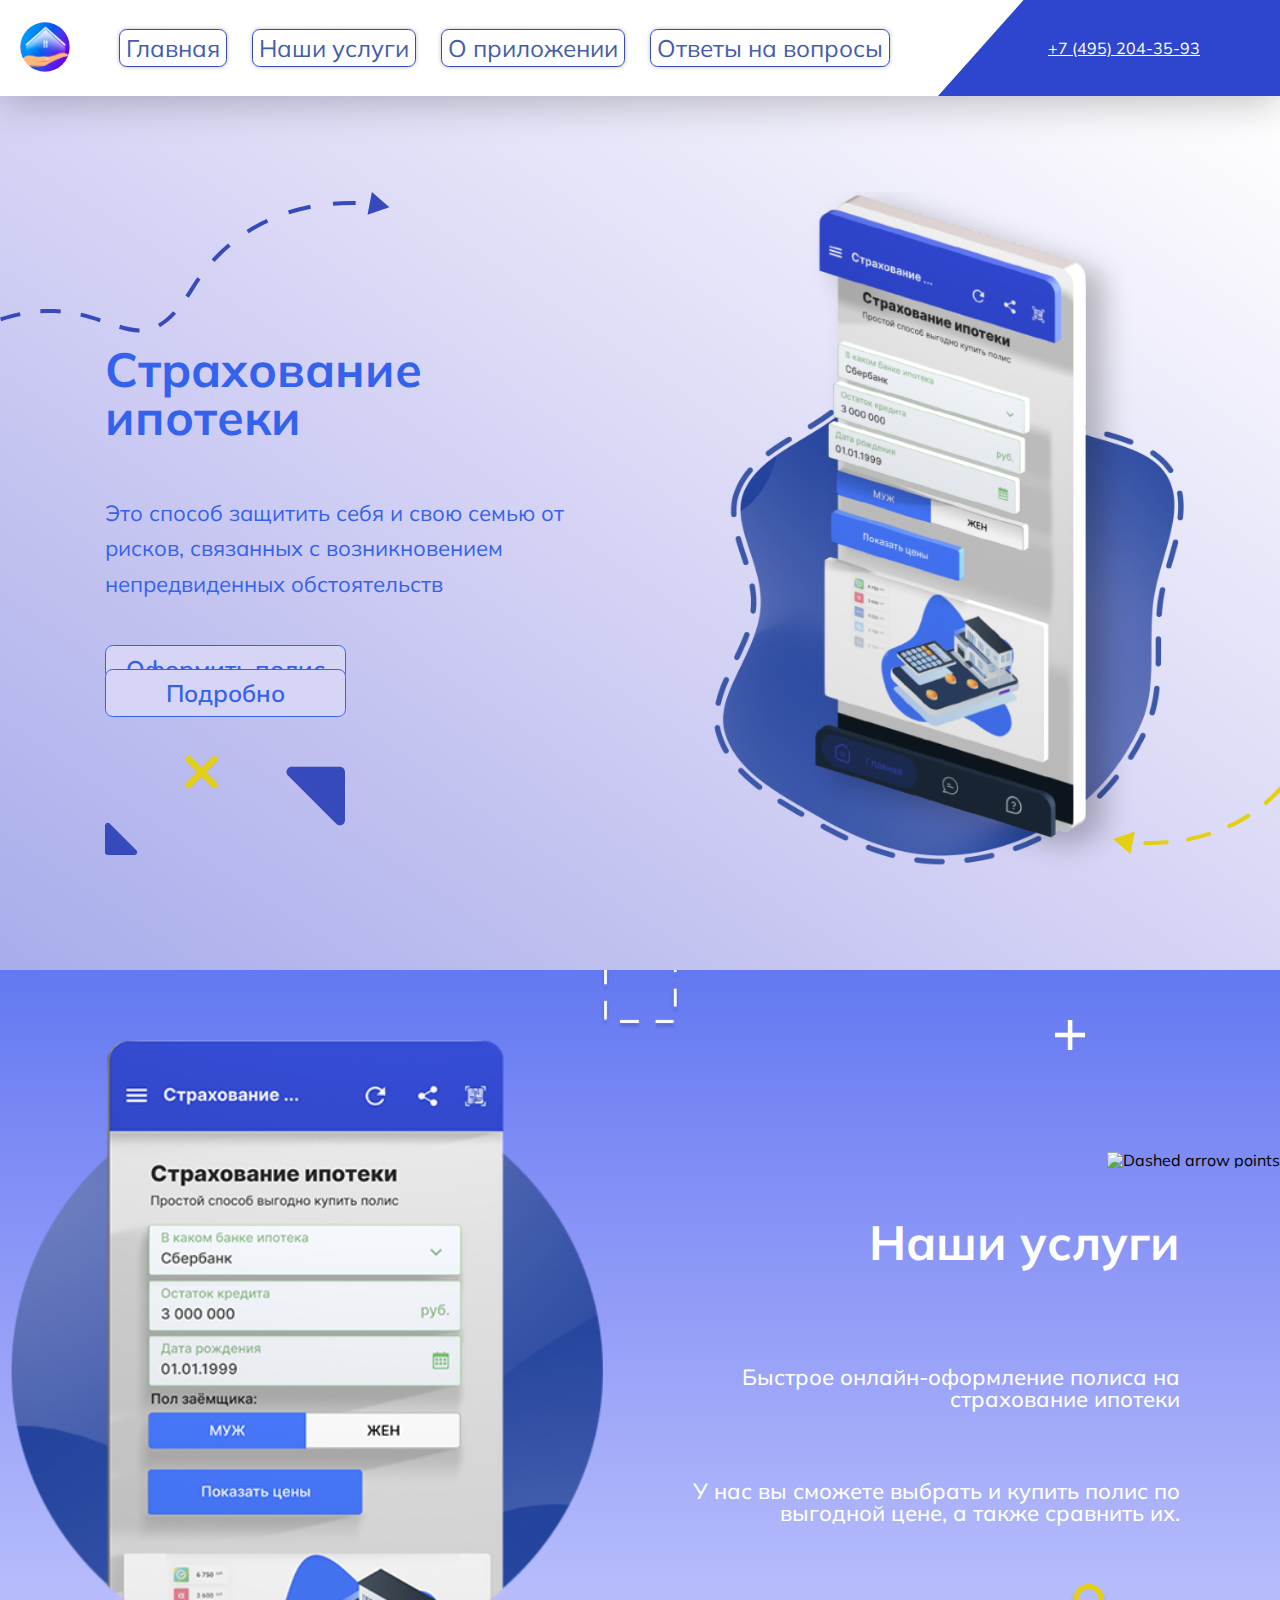
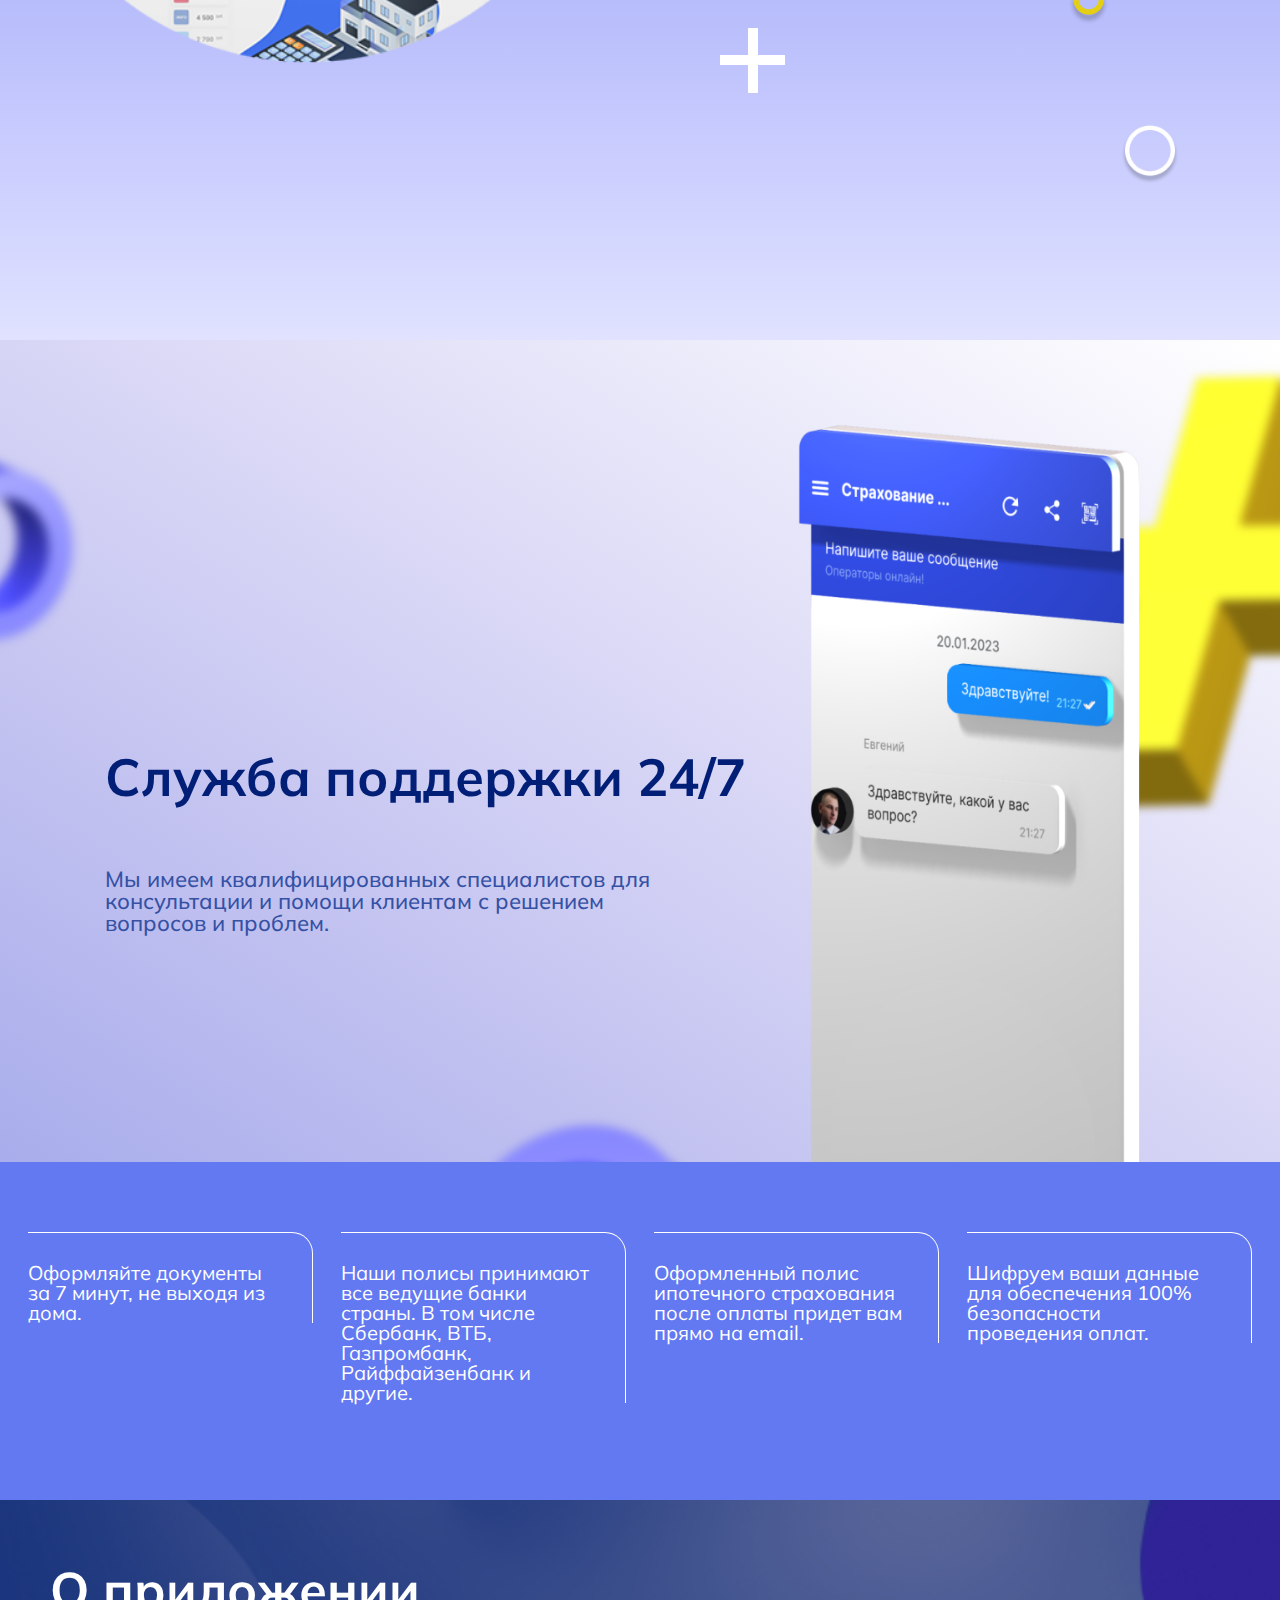
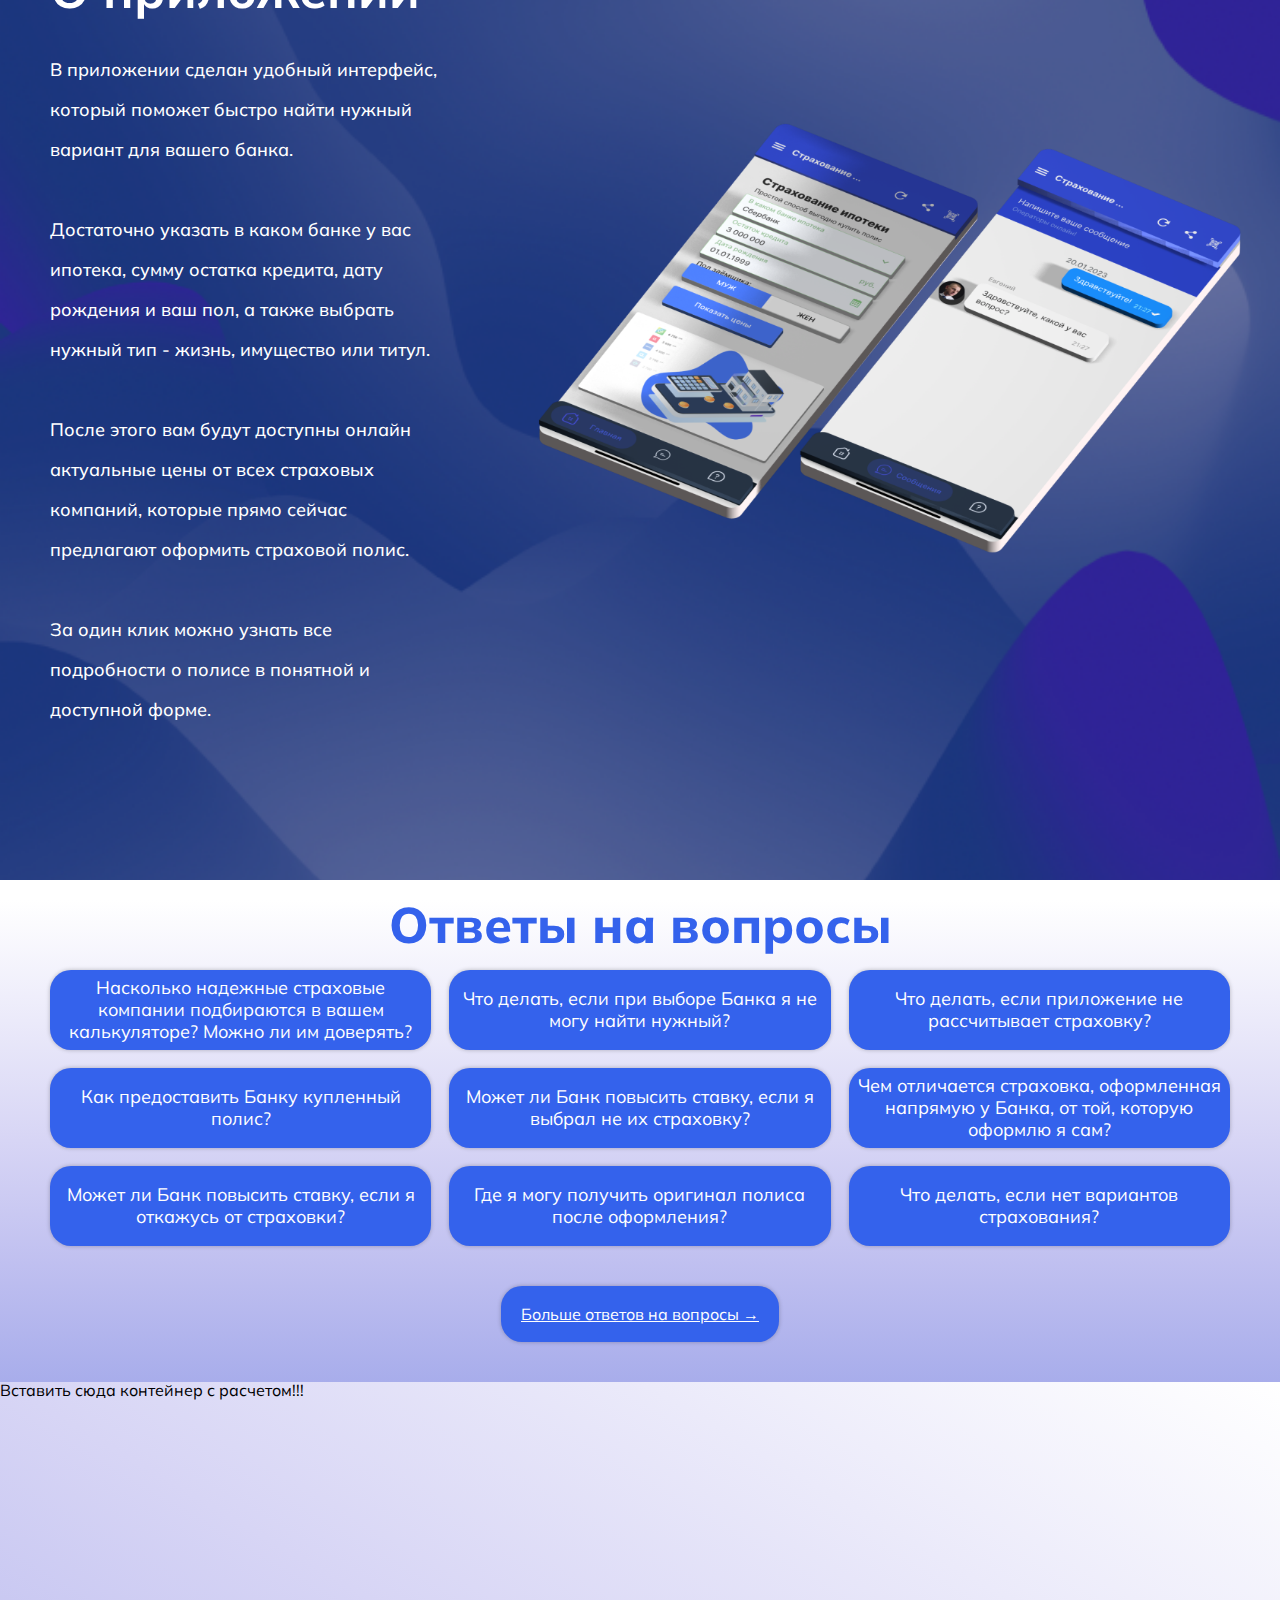
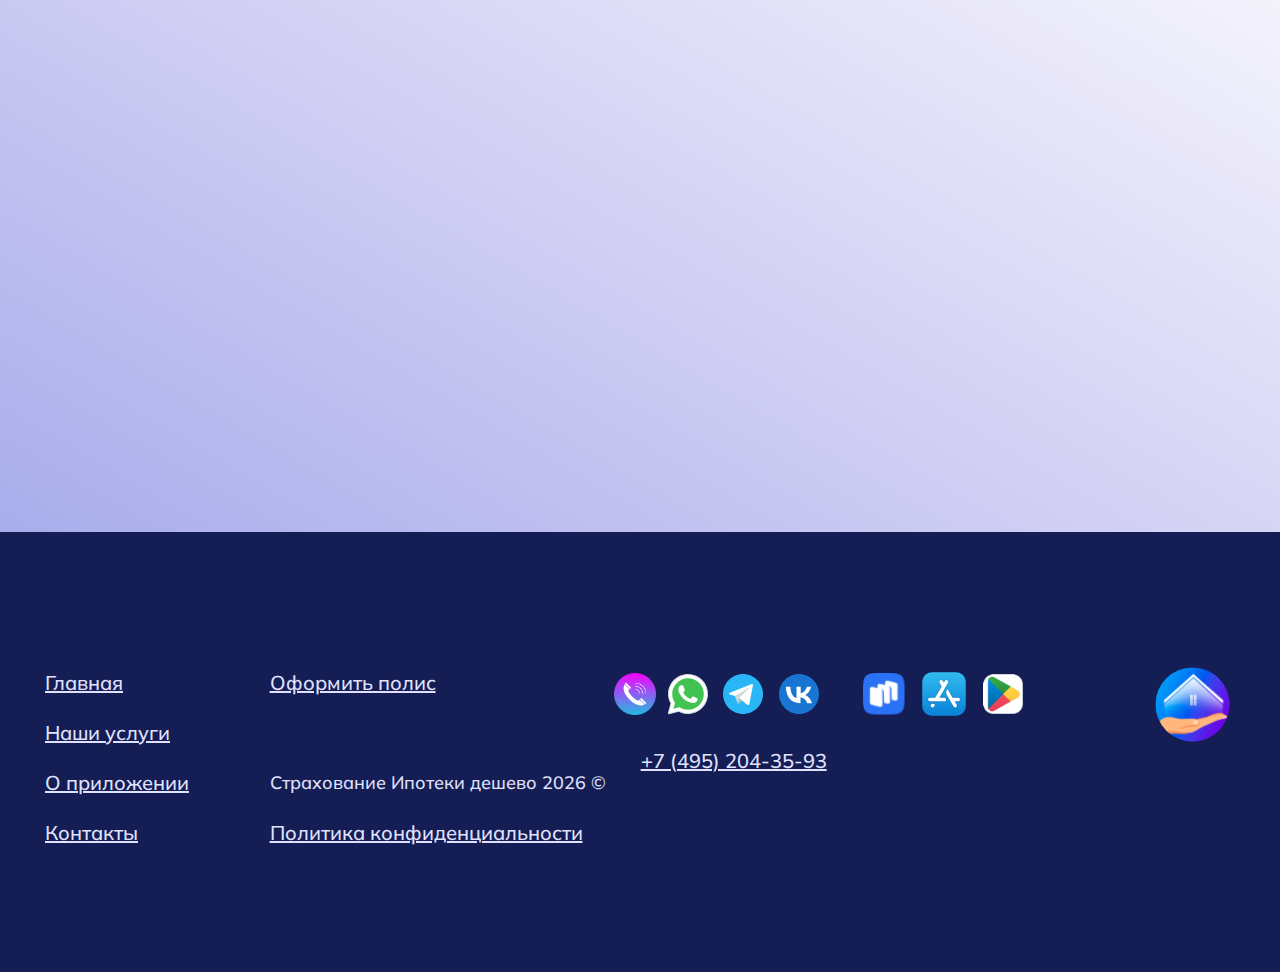
==== commit 03794e2e: "main html done" ====
--- a/index.html
+++ b/index.html
@@ -323,7 +323,7 @@
         </section>
 
         <!-- Section questions  -->
-
+        <!-- <div class="mobile-questions-helper"> -->
         <section class="section-questions">
           <div class="question-queries">
             <h1 class="questions-heading">Ответы на вопросы</h1>
@@ -405,7 +405,7 @@
                   </p>
                 </div>
               </div>
-              <div class="question que-queries">
+              <div class="question">
                 <button class="que-btn">
                   Чем отличается страховка, оформленная напрямую у Банка, от
                   той, которую оформлю я сам?
@@ -592,6 +592,7 @@
             </div>
           </div>
         </section>
+        <!-- </div> -->
       </main>
     </div>
   </body>
--- a/css/style.css
+++ b/css/style.css
@@ -524,7 +524,7 @@
 /* QUESTIONS SECTION */
 
 .section-questions {
-  height: 112rem;
+  /* height: 112rem; */
   background-image: linear-gradient(
     to bottom,
     #ffffff,
@@ -612,10 +612,8 @@
 }
 
 .moreQuestions-queries {
-  /* display: inline-block; */
-  /* margin-left: 10rem; */
   text-align: center;
-  margin-top: 4rem;
+  padding: 4rem;
 }
 
 .moreQuestions {
--- a/css/queries.css
+++ b/css/queries.css
@@ -37,7 +37,7 @@
   }
 
   .description-heading {
-    font-size: 6rem;
+    font-size: 5.2rem;
     font-weight: 700;
   }
 
@@ -1680,6 +1680,11 @@
     max-height: 12rem;
   }
 
+  .content {
+    /* line-height: 1.8rem; */
+    padding: 2rem 1rem 1rem 1rem;
+  }
+
   .moreQuestions-queries {
     margin: 4rem 2rem 0 2rem;
   }
@@ -1688,6 +1693,48 @@
     font-size: 1.6rem;
   }
 
-  /* 
-   */
+  /* FOOTER */
+
+  .footer-logo {
+    margin: 0 0 0 5rem;
+  }
+
+  .footer-logo-icon {
+    width: 10rem;
+  }
+
+  .store-icons {
+    margin: 0 2rem 0 0;
+  }
+
+  .social-icons {
+    margin-right: -3rem;
+  }
+
+  .footer-nav-col-primary {
+    font-size: 1.8rem;
+    margin: 2rem 0 0 4rem;
+  }
+
+  .footer-nav-col-secondary {
+    font-size: 1.8rem;
+    margin: 3rem 0 0 7rem;
+  }
+
+  .second-nav-list {
+    width: 130%;
+  }
+
+  .copyright {
+    margin-top: 1rem;
+    font-size: 1.6rem;
+  }
+
+  /* Grid for questions */
+  /* .mobile-questions-helper {
+    display: grid;
+    grid-template-columns: 1fr;
+    grid-template-rows: repeat(3, auto);
+    grid-auto-rows: minmax(0, 1fr);
+  } */
 }
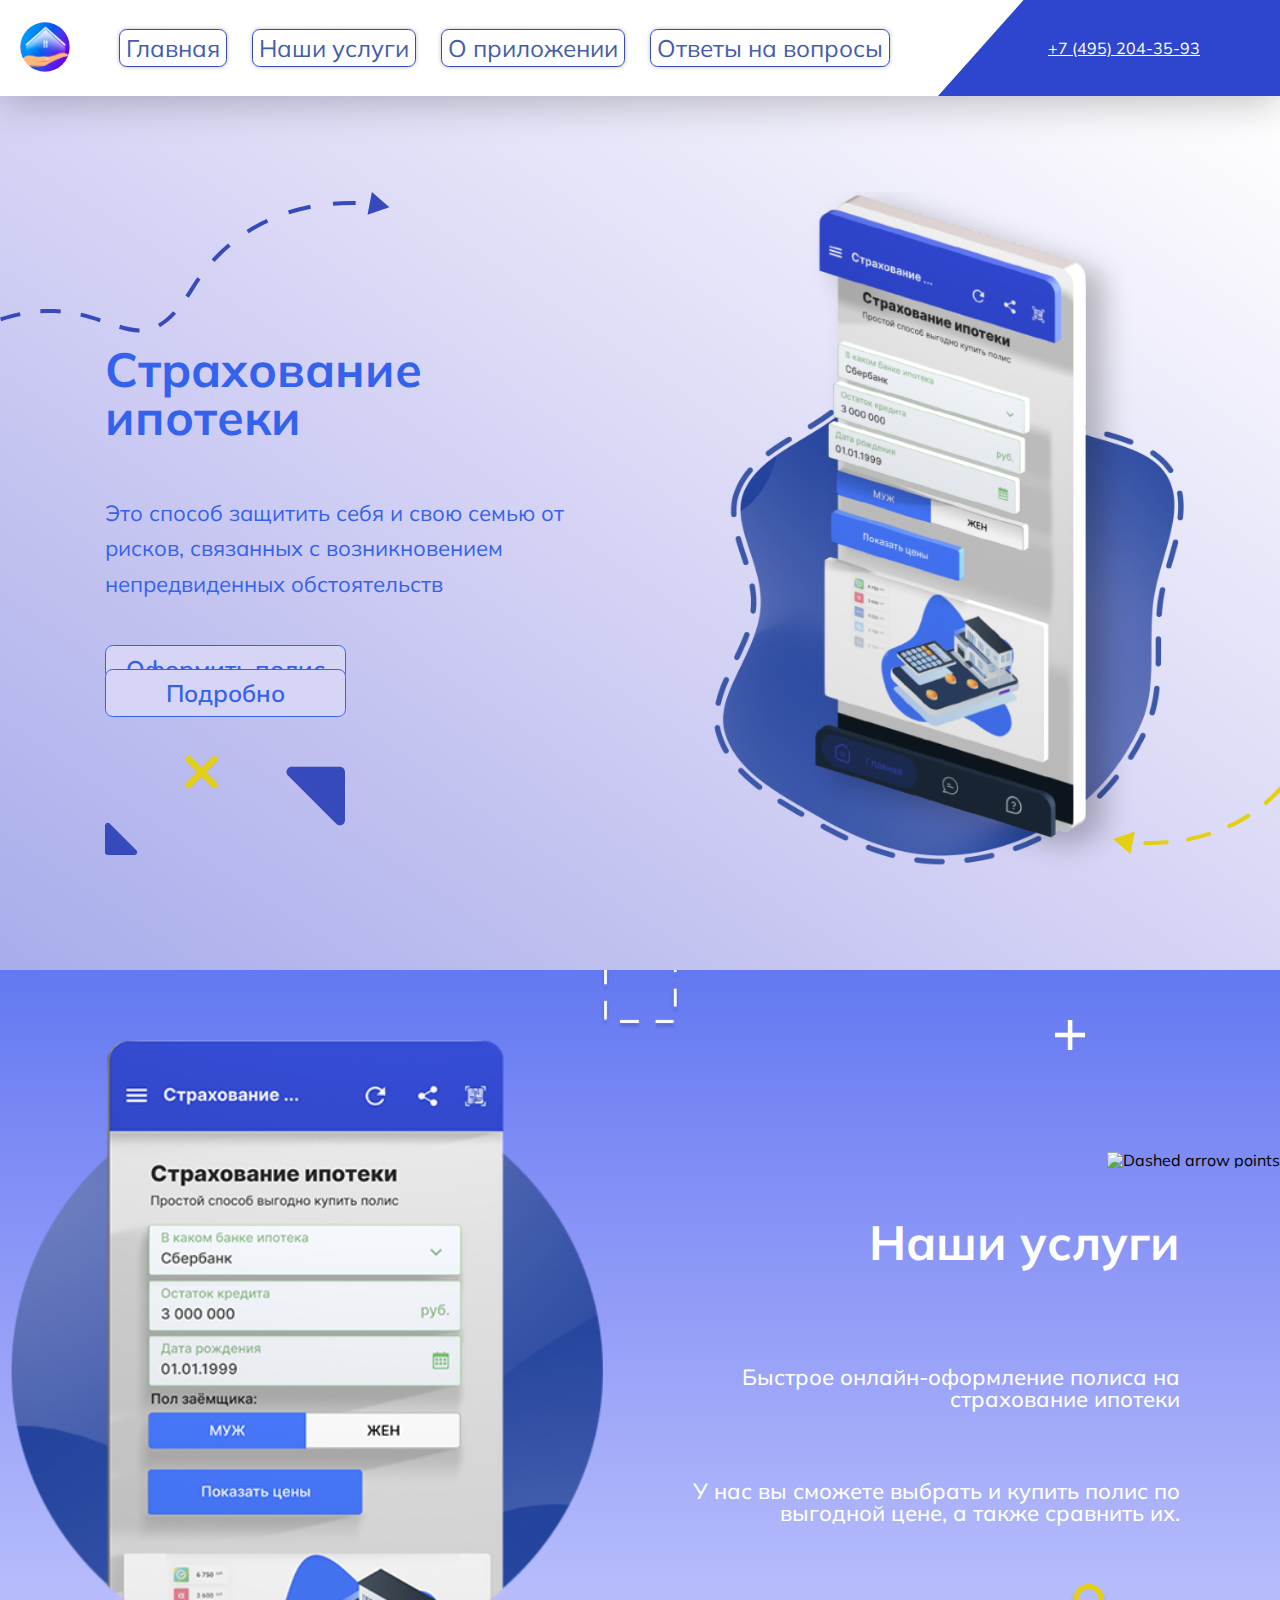
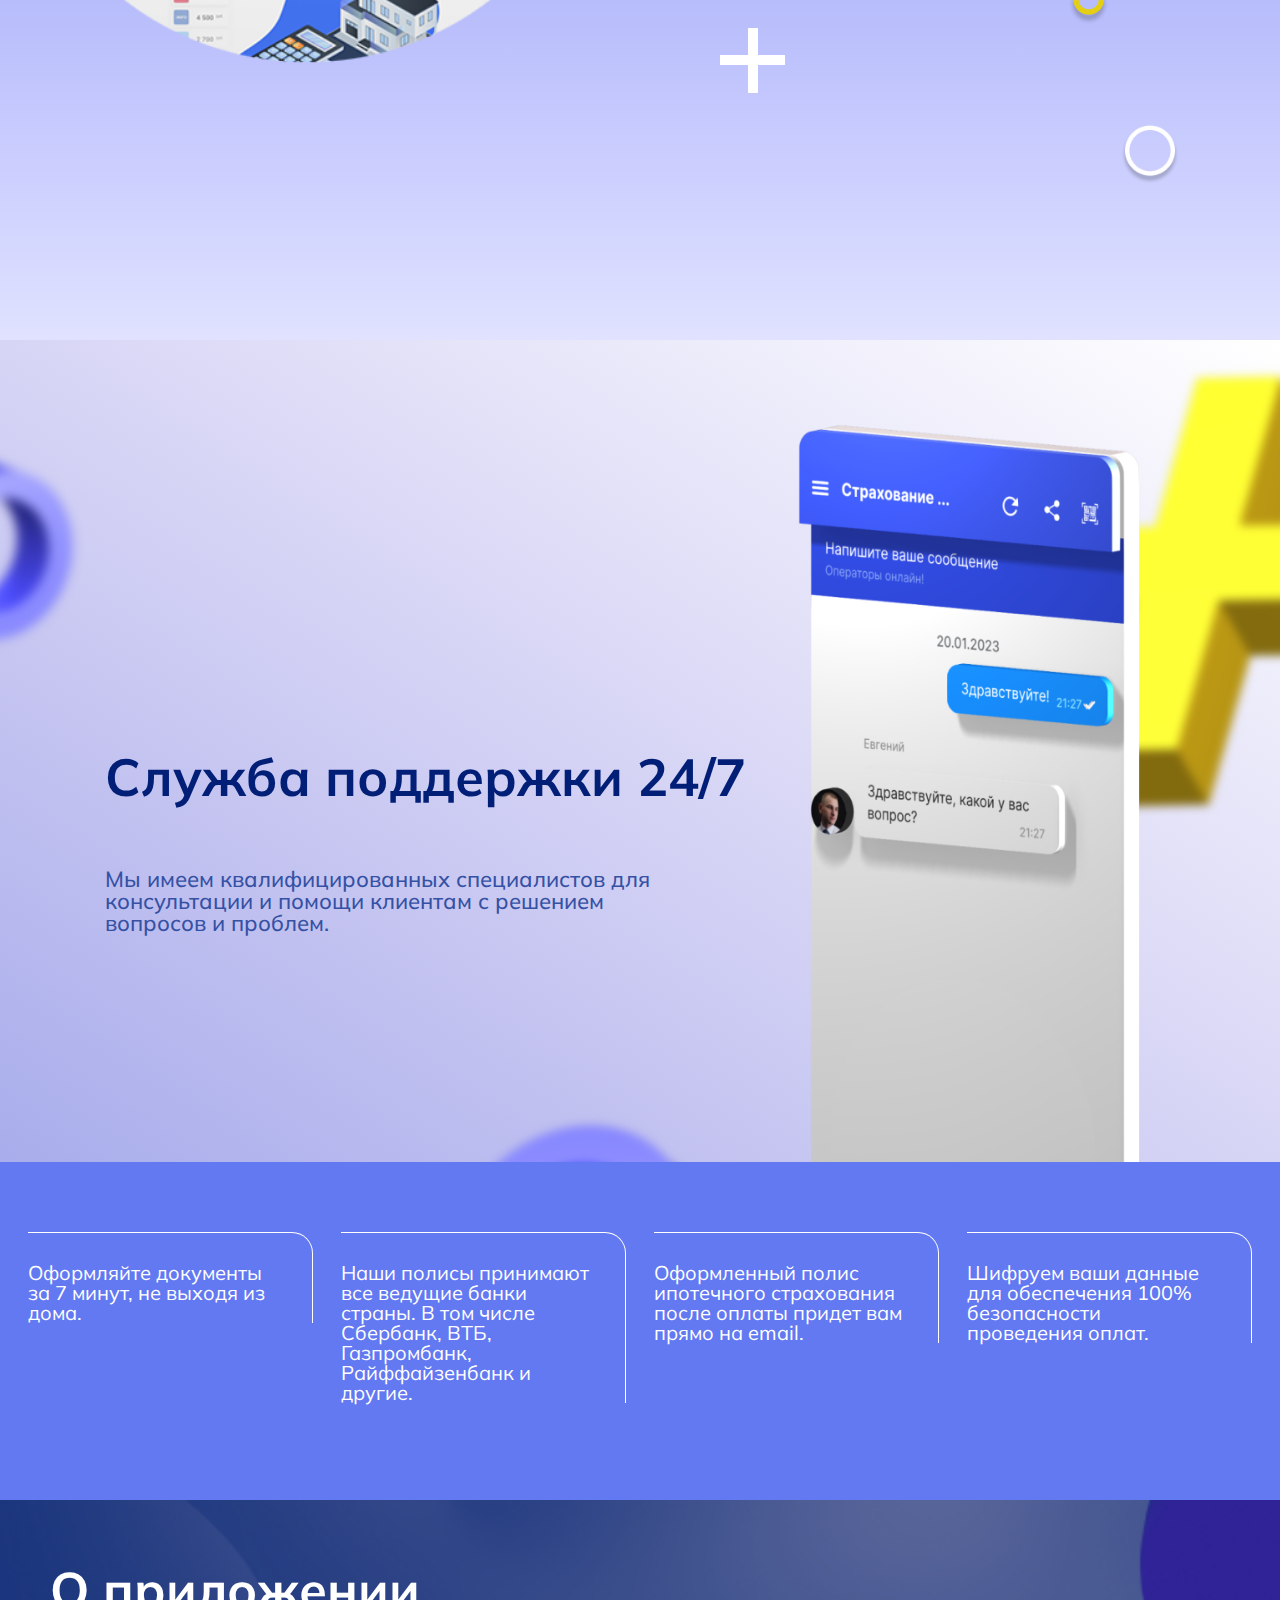
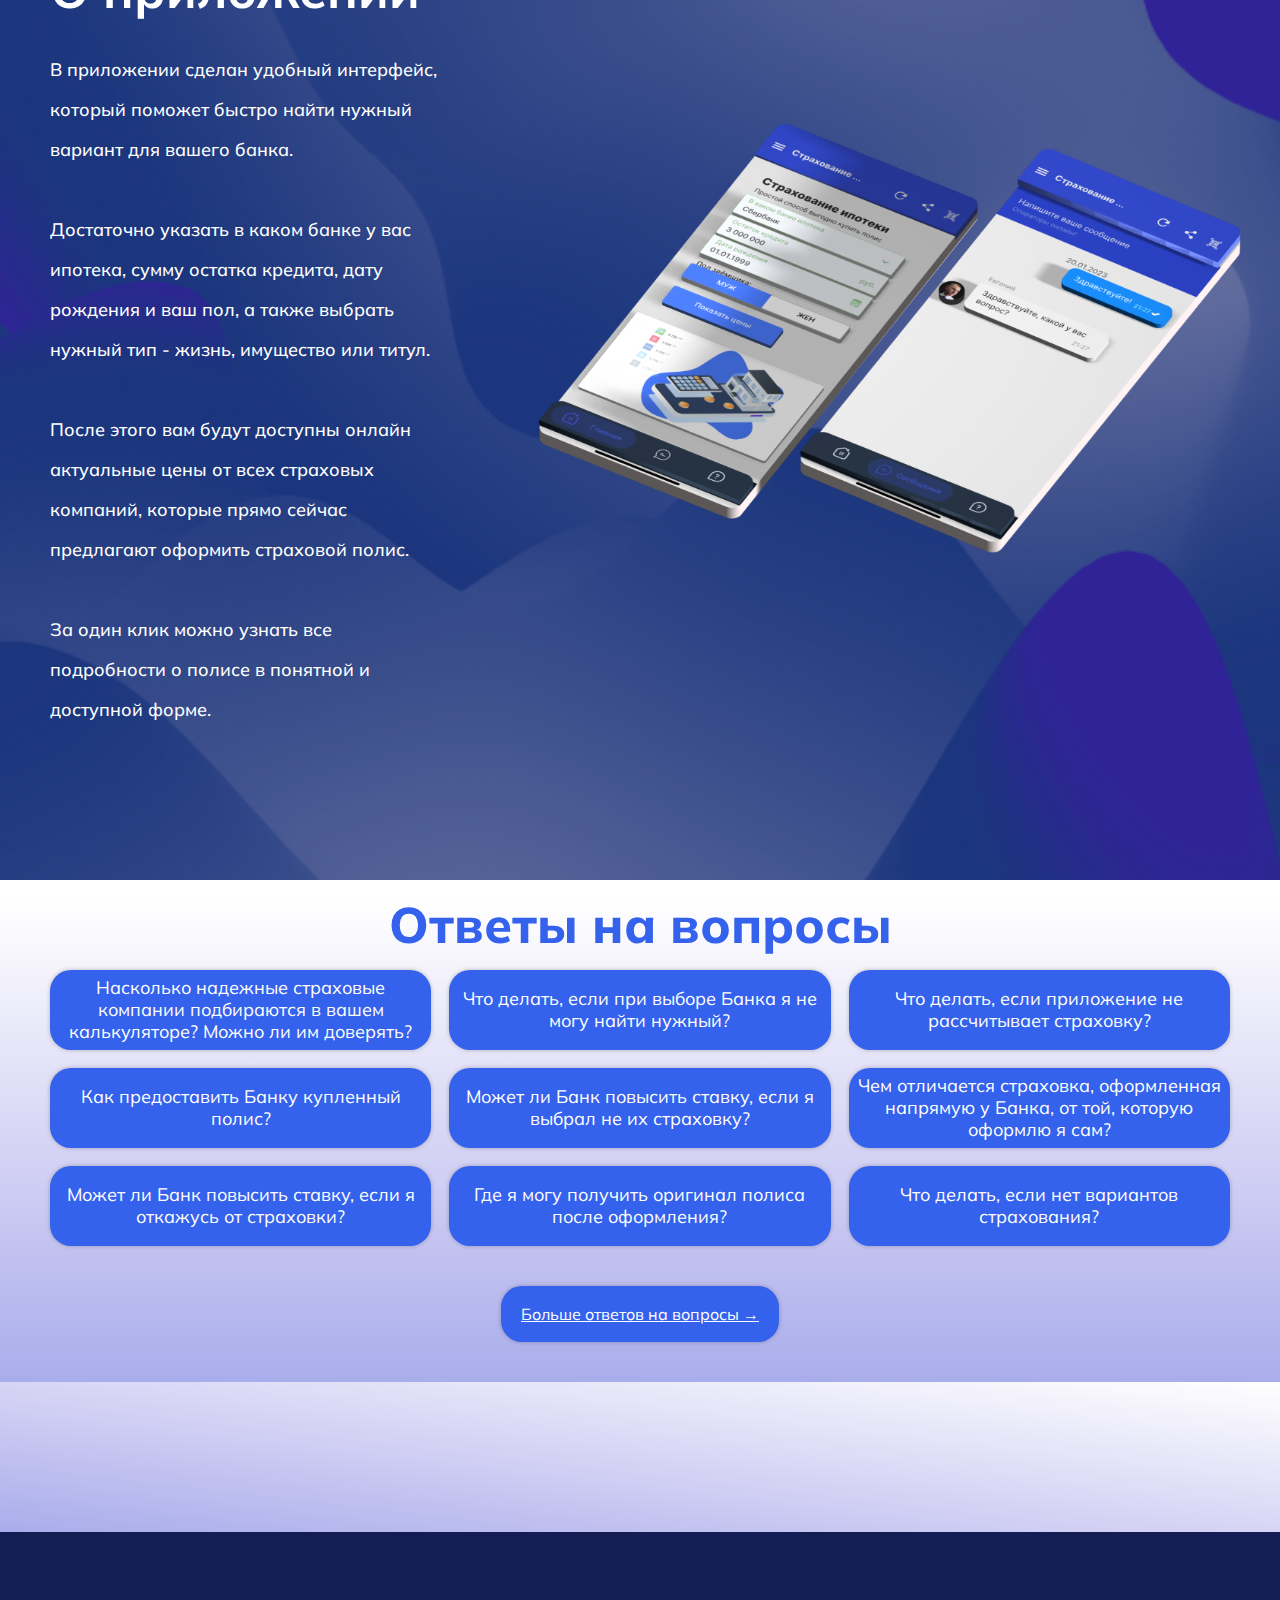
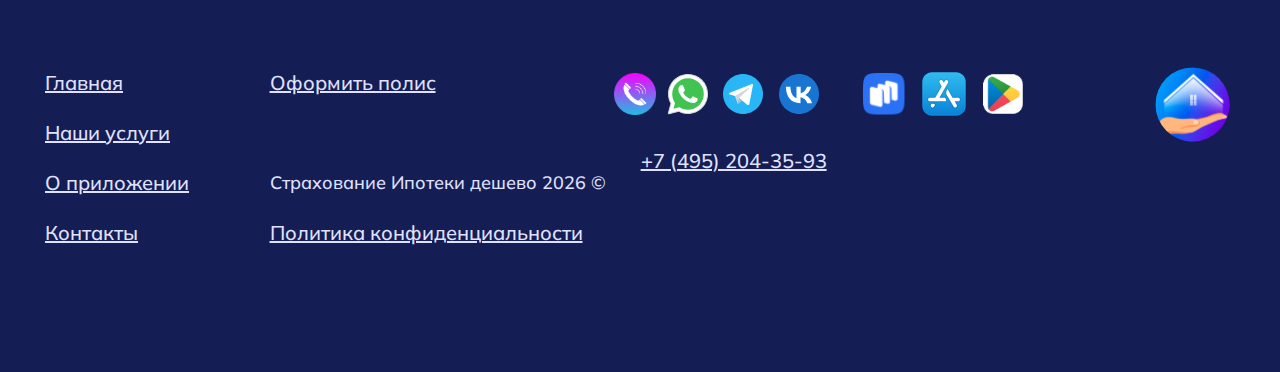
==== commit 23f4def1: "#" ====
--- a/index.html
+++ b/index.html
@@ -475,7 +475,12 @@
 
         <section class="section-policy">
           <div class="policy-container">
-            Вставить сюда контейнер с расчетом!!!
+            <iframe
+              src="https://ipoteka.pampadu.ru/index.html#40273b22-cfcd-4cd9-8977-014055dce4c3"
+              id="ppdwiIpoteka"
+              scrolling="no"
+            ></iframe>
+            <script src="https://ipoteka.pampadu.ru/app/ppdw.js"></script>
           </div>
         </section>
 
--- a/css/style.css
+++ b/css/style.css
@@ -654,7 +654,24 @@
     #c0c0f0,
     #a8adeb
   );
-  height: 75rem;
+  /* height: 75rem; */
+}
+
+/* Calculator */
+
+.policy-container {
+  display: flex;
+  justify-content: center;
+  align-items: center;
+}
+
+#ppdwiIpoteka {
+  width: 100%;
+  border: none;
+  height: 100%;
+  min-height: 100%;
+  min-width: 100%;
+  overflow: hidden;
 }
 
 /* FOOTER SECTION */
--- a/css/queries.css
+++ b/css/queries.css
@@ -897,7 +897,7 @@
     display: flex;
     align-items: center;
     justify-content: center;
-    transition: all 0.6s ease-in;
+    transition: all 0.3s ease-in;
 
     /* Hidden navigation */
     /* display: none; */
@@ -1151,8 +1151,6 @@
   .support-text-box {
     grid-column: 2 / -1;
     grid-row: 2 / -1;
-    /* justify-content: center;
-      align-items: flex-start; */
     margin: 0 0 30rem 0;
   }
 
@@ -1508,7 +1506,7 @@
   .smartphone {
     width: 27rem;
     height: 37rem;
-    /* margin-bottom: -16rem; */
+
     top: -5rem;
     left: 3rem;
   }
@@ -1539,13 +1537,11 @@
   .services-description-first {
     font-size: 2.2rem;
     margin: 5rem 0 0 0;
-    /* padding: 1rem 0 1rem 0; */
   }
 
   .services-description-second {
     font-size: 2.2rem;
     margin: 5rem 0 0 0;
-    /* padding: 1rem 0 1rem 0; */
   }
 
   .services-line {
@@ -1554,8 +1550,8 @@
 
   .servicesLine {
     position: inherit;
-    top: 41rem;
-    left: 35rem;
+    top: 42rem;
+    left: 32rem;
   }
 
   .services-line-queries {
@@ -1566,8 +1562,8 @@
 
   .servicesLine-2 {
     position: inherit;
-    top: -25rem;
-    right: 0;
+    top: -27rem;
+    right: 5rem;
   }
 
   .smartphone-2 {
@@ -1599,7 +1595,7 @@
 
   .tertiary-heading {
     margin: 0;
-    /* font-size: 5.2rem; */
+
     padding: 2rem;
   }
 
@@ -1633,8 +1629,6 @@
 
   .description {
     margin: 60rem 0 0 0;
-    /* min-height: 93rem;
-    max-height: 100rem; */
   }
 
   .description-text-box {
@@ -1729,12 +1723,205 @@
     margin-top: 1rem;
     font-size: 1.6rem;
   }
-
-  /* Grid for questions */
-  /* .mobile-questions-helper {
-    display: grid;
-    grid-template-columns: 1fr;
-    grid-template-rows: repeat(3, auto);
-    grid-auto-rows: minmax(0, 1fr);
-  } */
 }
+
+/***************************************/
+/* Iphone 12 Pro 390px  */
+/**************************************/
+@media (max-width: 24.375em) {
+  .container {
+    min-width: 39rem;
+    max-width: 70rem;
+  }
+
+  .logo {
+    height: 7rem;
+    margin-left: 2rem;
+  }
+
+  .btn-mobile-nav {
+    margin-right: 2rem;
+  }
+
+  .nav-cta {
+    font-size: 2.4rem;
+  }
+
+  .primary-heading {
+    font-size: 5.8rem;
+  }
+
+  .hero-description {
+    font-size: 2.2rem;
+  }
+
+  .hero-btn {
+    padding: 1rem 1rem;
+    margin: 1rem -1rem 0 0;
+    font-size: 2.2rem;
+  }
+
+  .btn-mobile-queries {
+    gap: 0.5rem;
+  }
+
+  .phone {
+    text-align: center;
+    /* margin: 1rem 0 0 5rem; */
+    margin: 1rem 0 0 3rem;
+  }
+
+  .smartphone {
+    width: 28rem;
+    height: 38rem;
+  }
+
+  /* Second */
+
+  .secondary-heading {
+    font-size: 5.8rem;
+  }
+
+  .smallCross {
+    top: 88rem;
+    left: 1rem;
+  }
+
+  .servicesLine-2 {
+    top: -27rem;
+    right: 4rem;
+  }
+
+  .bigCross {
+    top: 172rem;
+    right: 4rem;
+  }
+
+  .services-description-second {
+    margin: 2rem 0 0 0;
+  }
+
+  .servicesLine {
+    top: 40rem;
+    left: 25rem;
+  }
+
+  /* Third */
+
+  .tertiary-heading {
+    font-size: 5.8rem;
+  }
+
+  .support-text {
+    font-size: 2.2rem;
+  }
+
+  .smartphone-3 {
+    top: 225rem;
+    right: 15%;
+    margin-right: -3rem;
+    /* top: 255rem;
+    margin-right: -4rem; */
+  }
+
+  /* Fourth */
+
+  .border-queries-right {
+    margin-left: 3.8rem;
+  }
+
+  .border-queries-left {
+    margin-right: 6rem;
+  }
+
+  /* Fifth */
+
+  .description-text-box {
+    margin: -6rem 2rem 0 0;
+    padding: 3rem;
+    /* width: 56%; */
+    width: 50rem;
+    gap: 2rem;
+  }
+
+  .description-heading {
+    font-size: 5.2rem;
+  }
+
+  .description-text {
+    font-size: 2rem;
+  }
+
+  .que-btn {
+    line-height: 2rem;
+    font-size: 1.8rem;
+  }
+
+  /*  */
+
+  /* Footer */
+
+  .footer-logo {
+    margin: 0;
+  }
+
+  .footer-logo-icon {
+    width: 8rem;
+  }
+
+  .footer-store-icons {
+    margin: 5rem 0 0 0;
+  }
+
+  .social-icons {
+    margin-right: -2rem;
+  }
+
+  .footer-nav-col-primary {
+    font-size: 1.6rem;
+    margin: -3rem 0 0 3rem;
+  }
+
+  .footer-nav-col-secondary {
+    font-size: 1.6rem;
+    margin: 0rem 0 0 6rem;
+  }
+}
+
+/***************************************/
+/* 350px  */
+/**************************************/
+@media (max-width: 21.875em) {
+  .container {
+    min-width: 22rem;
+    max-width: 50rem;
+  }
+
+  .border-queries-right {
+    margin-left: 4.8rem;
+  }
+
+  .border-queries-left {
+    margin-right: 3rem;
+  }
+
+  .description-heading {
+    font-size: 4.2rem;
+  }
+
+  .description-text {
+    font-size: 1.6rem;
+  }
+
+  .description-text-box {
+    margin: -6rem 2rem 0 0;
+    padding: 3rem;
+    /* width: 56%; */
+    width: 43rem;
+    gap: 2rem;
+  }
+
+  .social-icons {
+    margin-right: -4rem;
+  }
+}
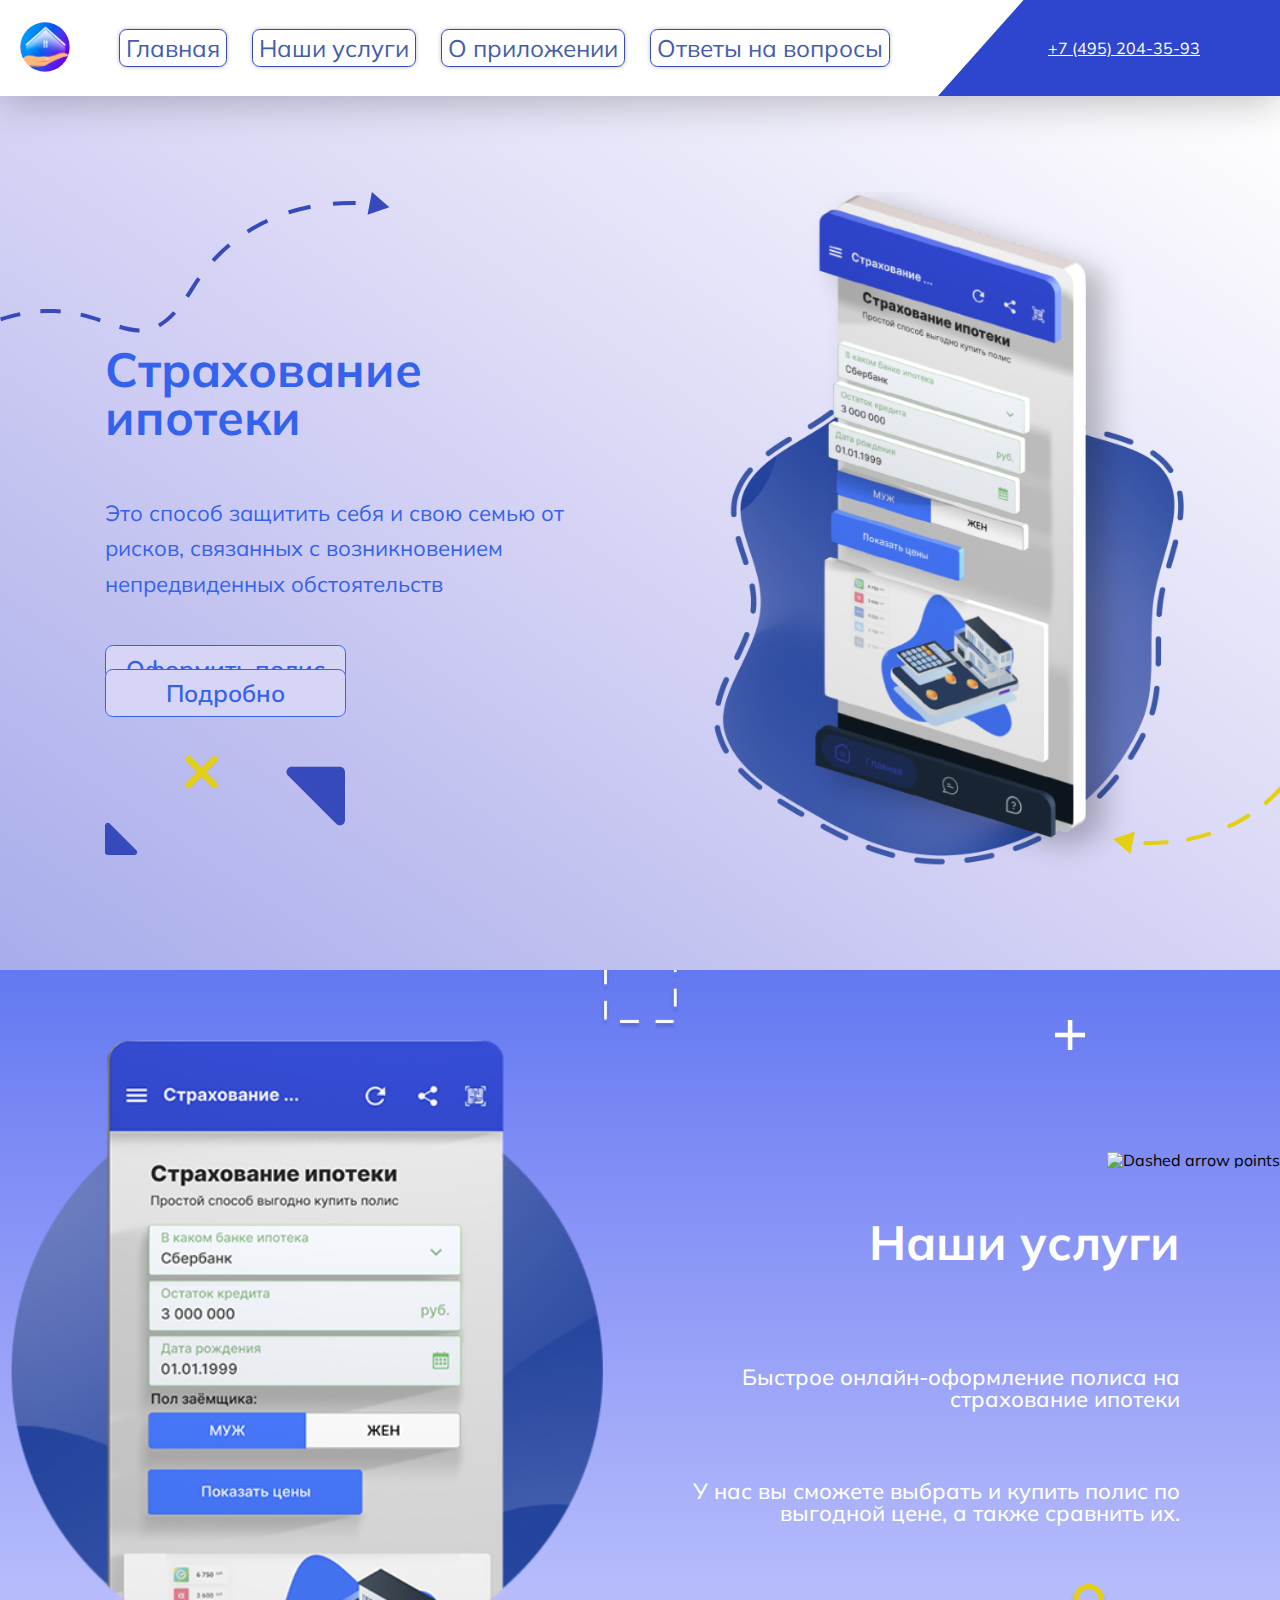
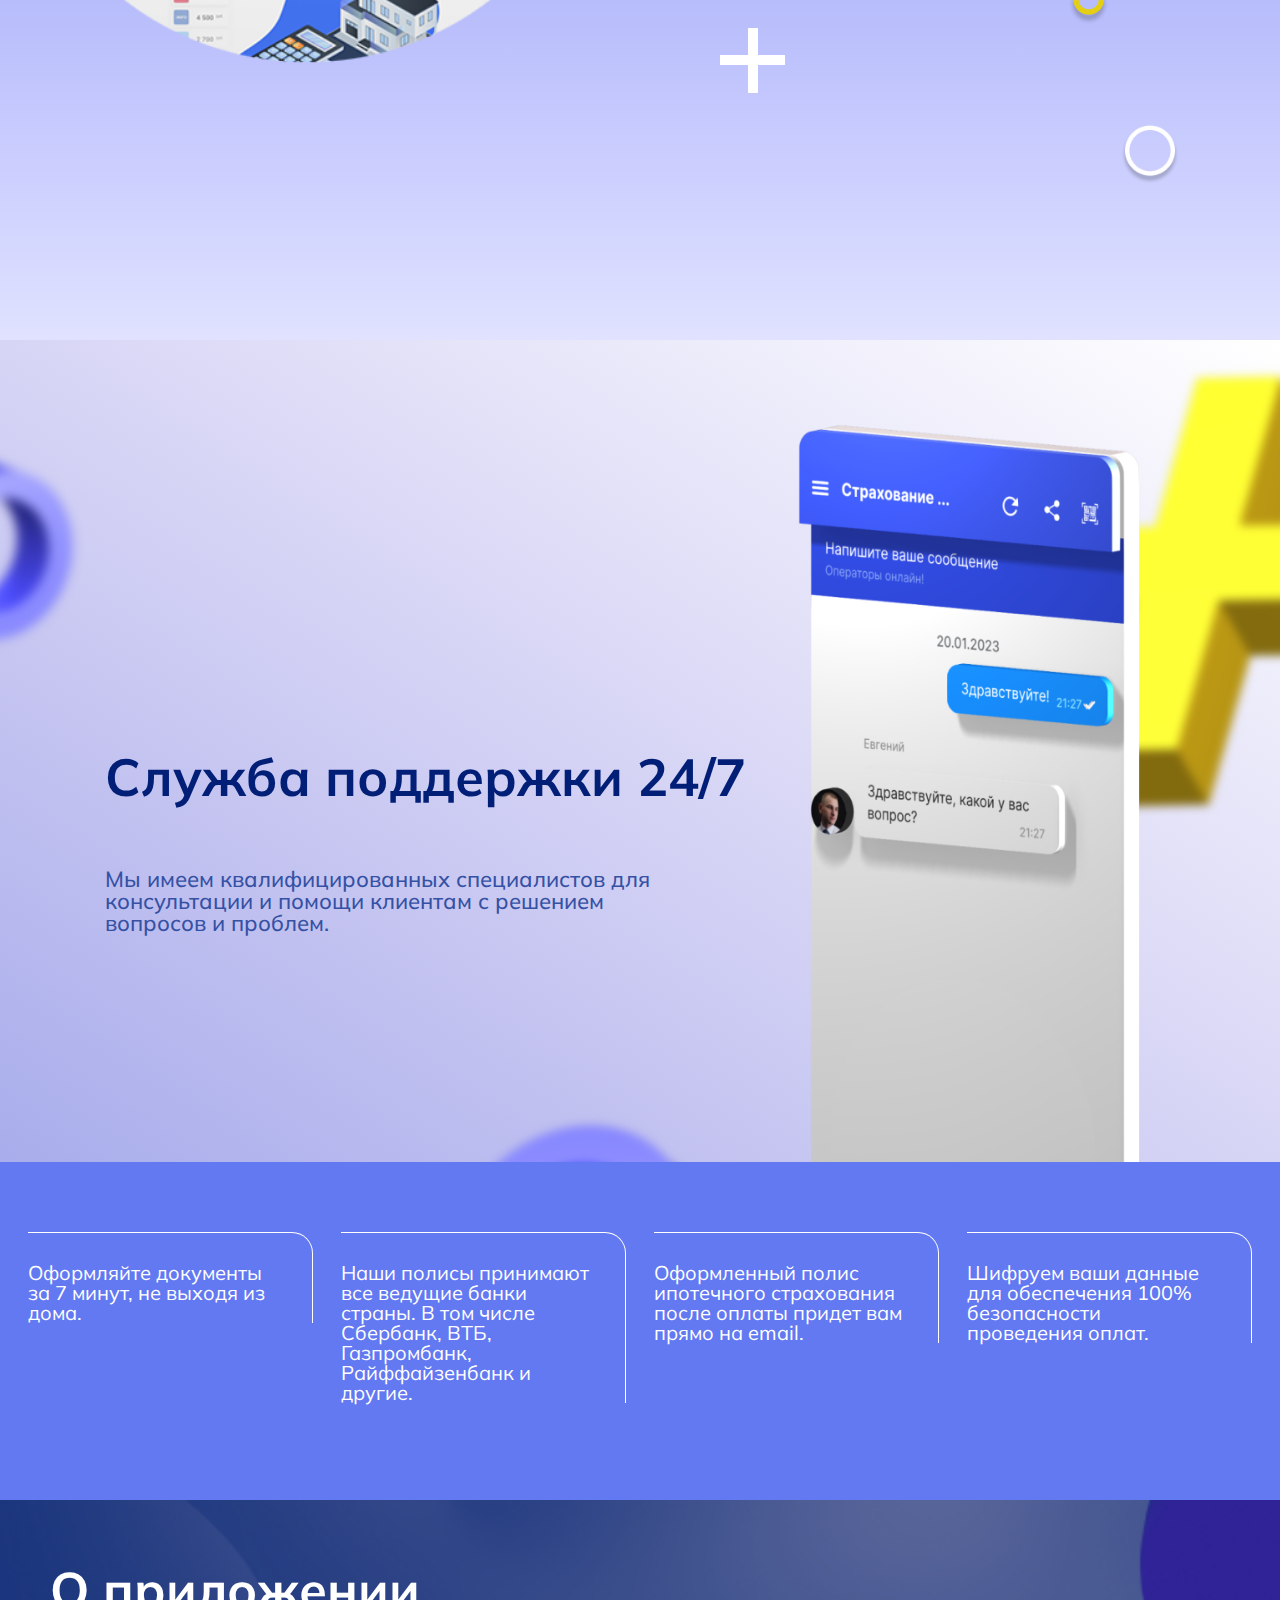
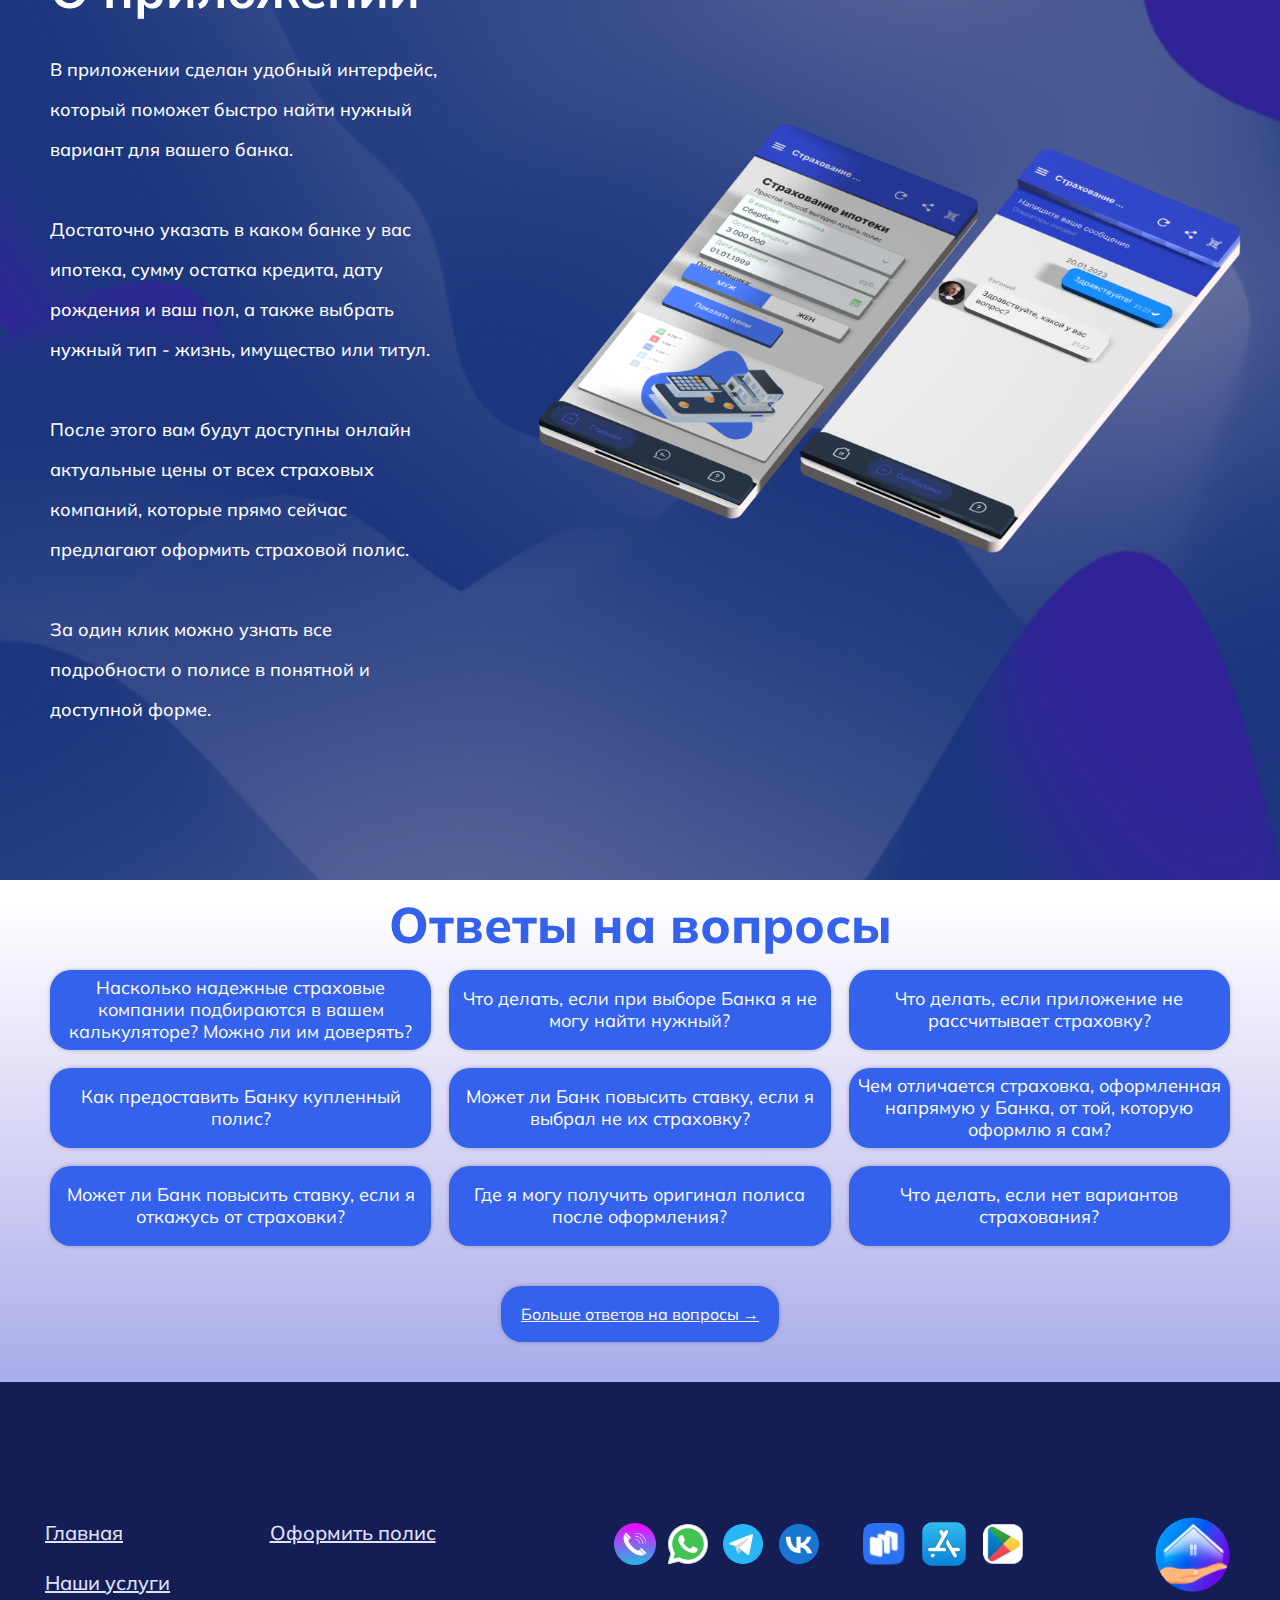
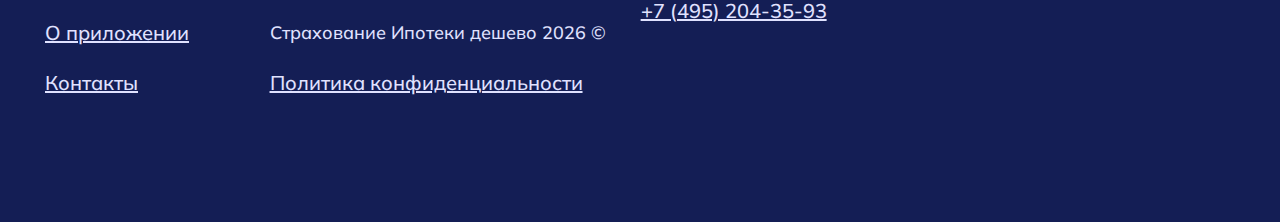
==== commit 5682e092: "#" ====
--- a/index.html
+++ b/index.html
@@ -475,12 +475,12 @@
 
         <section class="section-policy">
           <div class="policy-container">
-            <iframe
+            <!-- <iframe
               src="https://ipoteka.pampadu.ru/index.html#40273b22-cfcd-4cd9-8977-014055dce4c3"
               id="ppdwiIpoteka"
               scrolling="no"
             ></iframe>
-            <script src="https://ipoteka.pampadu.ru/app/ppdw.js"></script>
+            <script src="https://ipoteka.pampadu.ru/app/ppdw.js"></script> -->
           </div>
         </section>
 
--- a/css/general.css
+++ b/css/general.css
@@ -93,6 +93,5 @@
   font-size: 1.6rem;
   max-width: 100%;
   width: 100%;
-
   overflow-x: hidden;
 }
--- a/css/style.css
+++ b/css/style.css
@@ -646,14 +646,14 @@
 /* MAKING A POLICY */
 
 .section-policy {
-  background-image: linear-gradient(
+  /* background-image: linear-gradient(
     to left bottom,
     #ffffff,
     #ebeafa,
     #d7d5f5,
     #c0c0f0,
     #a8adeb
-  );
+  ); */
   /* height: 75rem; */
 }
 
@@ -672,7 +672,12 @@
   min-height: 100%;
   min-width: 100%;
   overflow: hidden;
-}
+  /* height: 470px; */
+}
+
+/* .mort-welcome-main {
+  padding: 57px 38px;
+} */
 
 /* FOOTER SECTION */
 
--- a/css/queries.css
+++ b/css/queries.css
@@ -1512,8 +1512,9 @@
   }
 
   .smallCross {
-    top: 92rem;
-    left: 3rem;
+    /* top: 92rem;
+    left: 3rem; */
+    display: none;
   }
 
   /* SERVICES */
@@ -1551,7 +1552,8 @@
   .servicesLine {
     position: inherit;
     top: 42rem;
-    left: 32rem;
+    /* left: 32rem; */
+    left: 25rem;
   }
 
   .services-line-queries {
@@ -1563,7 +1565,8 @@
   .servicesLine-2 {
     position: inherit;
     top: -27rem;
-    right: 5rem;
+    /* right: 5rem; */
+    right: 10rem;
   }
 
   .smartphone-2 {
@@ -1573,18 +1576,21 @@
   }
 
   .bigCross {
-    top: 175rem;
-    right: 5rem;
+    /* top: 175rem;
+    right: 5rem; */
+    display: none;
   }
 
   .whiteCircle {
-    top: 116rem;
-    right: 3rem;
+    /* top: 116rem;
+    right: 3rem; */
+    display: none;
   }
 
   .smallCircle {
-    top: 134rem;
-    left: 3rem;
+    /* top: 134rem;
+    left: 3rem; */
+    display: none;
   }
 
   /* SUPPORT */
@@ -1604,18 +1610,22 @@
   }
 
   .smartphone-3 {
-    top: 225rem;
-    right: 17%;
+    top: 230rem;
+    right: 8rem;
   }
 
   /* BENEFITS */
 
   .border-queries-right {
-    margin-left: 7.8rem;
+    /* margin-left: 7.8rem; */
+    margin-left: 0;
+    padding: 2rem;
   }
 
   .border-queries-left {
-    margin-right: 10rem;
+    /* margin-right: 10rem; */
+    margin-right: 0;
+    padding: 2rem;
   }
 
   /* DESCRIPTION */
@@ -1632,14 +1642,16 @@
   }
 
   .description-text-box {
-    margin: -6rem 2rem 0 0;
-    padding: 3rem;
-    width: 60%;
+    /* margin: -6rem 2rem 0 0; */
+    /* padding: 3rem; */
+    /* width: 60%; */
+    margin: 0 40rem 6rem 2rem;
     gap: 2rem;
   }
 
   .description-heading {
     margin: 10rem 0 2rem 0;
+    font-size: 5rem;
   }
 
   .description-text {
@@ -1666,7 +1678,7 @@
   }
 
   .questions {
-    margin: 1rem 10rem 0 10rem;
+    margin: 1rem 3rem 0 3rem;
   }
 
   .que-btn {
@@ -1721,7 +1733,7 @@
 
   .copyright {
     margin-top: 1rem;
-    font-size: 1.6rem;
+    font-size: 1.4rem;
   }
 }
 
@@ -1731,7 +1743,7 @@
 @media (max-width: 24.375em) {
   .container {
     min-width: 39rem;
-    max-width: 70rem;
+    max-width: 50rem;
   }
 
   .logo {
@@ -1784,12 +1796,14 @@
 
   .smallCross {
     top: 88rem;
-    left: 1rem;
+    /* left: 1rem; */
+    left: 50%;
   }
 
   .servicesLine-2 {
     top: -27rem;
     right: 4rem;
+    transform: scale(0.8);
   }
 
   .bigCross {
@@ -1804,6 +1818,7 @@
   .servicesLine {
     top: 40rem;
     left: 25rem;
+    transform: scale(0.8);
   }
 
   /* Third */
@@ -1827,11 +1842,11 @@
   /* Fourth */
 
   .border-queries-right {
-    margin-left: 3.8rem;
+    /* margin-left: 3.8rem; */
   }
 
   .border-queries-left {
-    margin-right: 6rem;
+    /* margin-right: 6rem; */
   }
 
   /* Fifth */
@@ -1898,11 +1913,11 @@
   }
 
   .border-queries-right {
-    margin-left: 4.8rem;
+    /* margin-left: 4.8rem; */
   }
 
   .border-queries-left {
-    margin-right: 3rem;
+    /* margin-right: 3rem; */
   }
 
   .description-heading {
@@ -1914,14 +1929,22 @@
   }
 
   .description-text-box {
-    margin: -6rem 2rem 0 0;
-    padding: 3rem;
+    /* margin: -6rem 2rem 0 0; */
+    /* padding: 3rem; */
     /* width: 56%; */
-    width: 43rem;
-    gap: 2rem;
+    width: 40rem;
+    /* gap: 2rem; */
   }
 
   .social-icons {
-    margin-right: -4rem;
+    margin-right: -2.5rem;
+  }
+
+  .footer-nav-col-secondary {
+    margin: 0 0 0 5rem;
+  }
+
+  .copyright {
+    margin: 0;
   }
 }
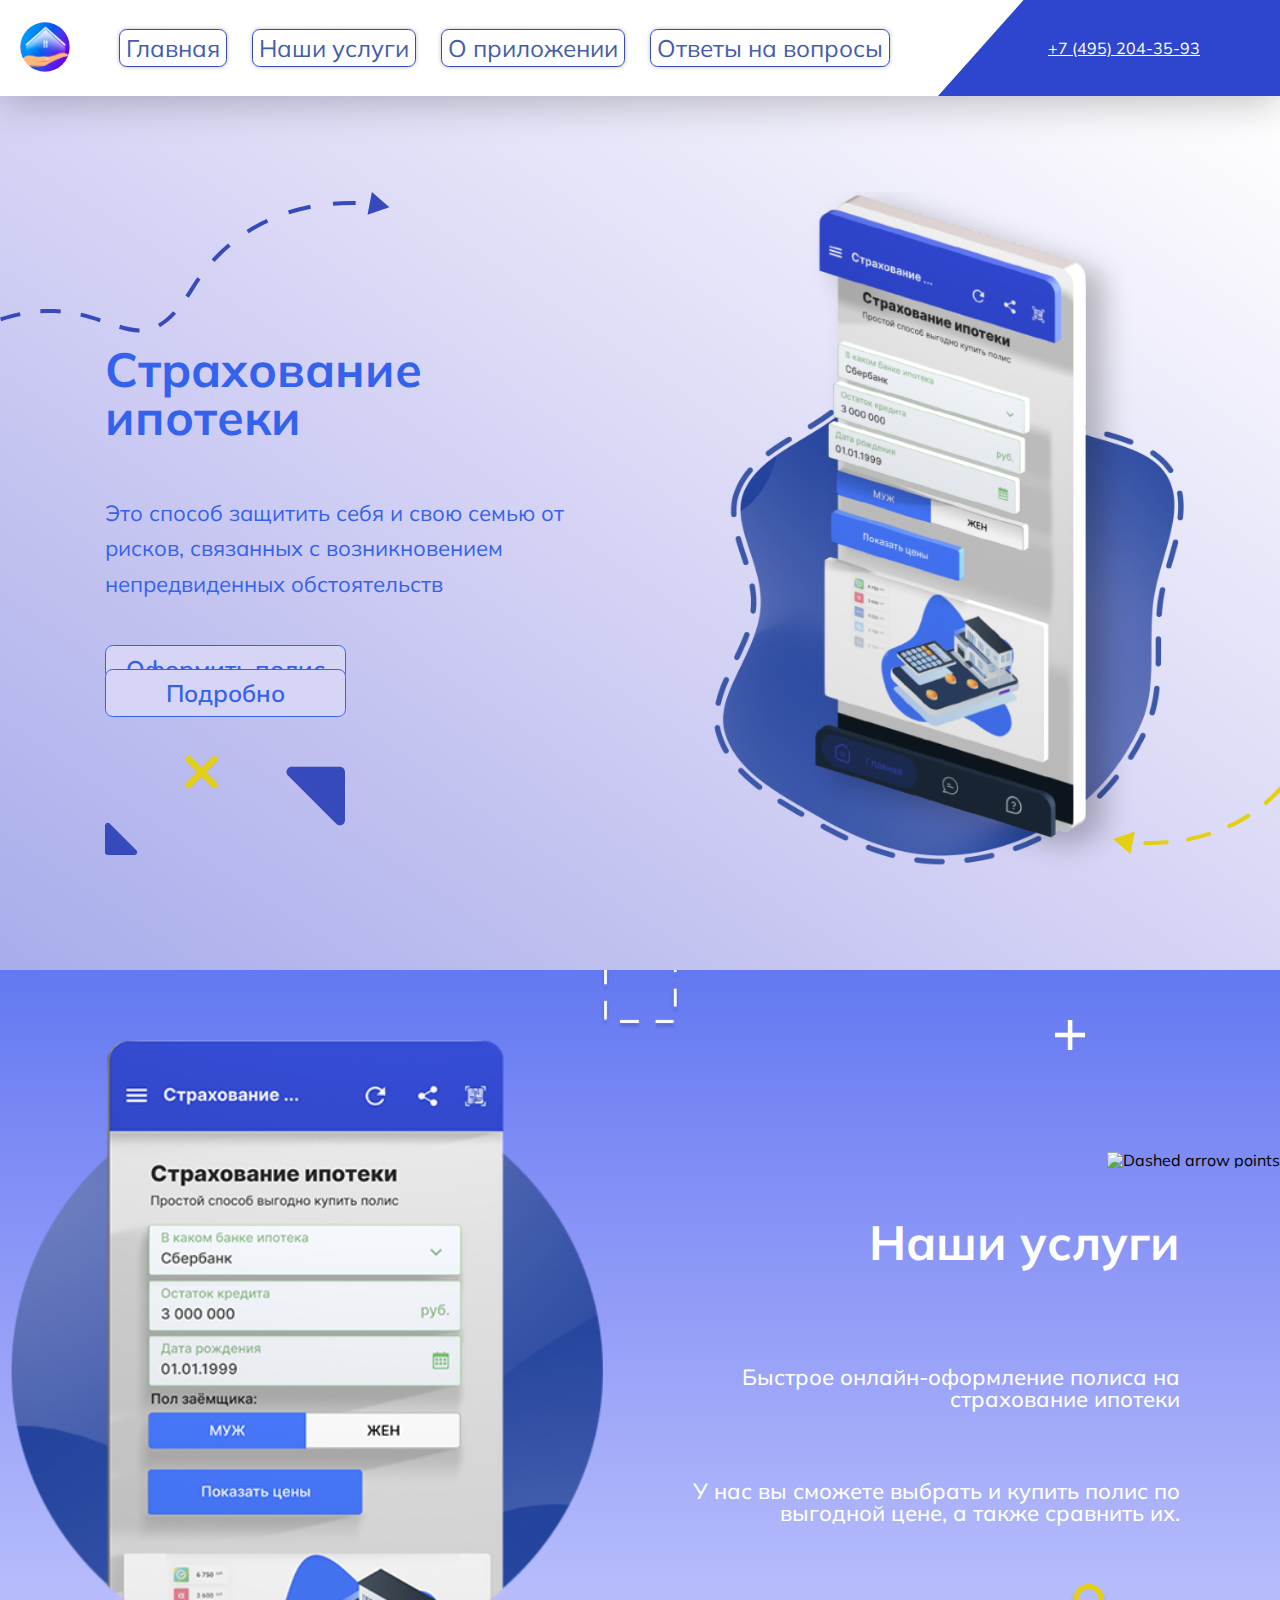
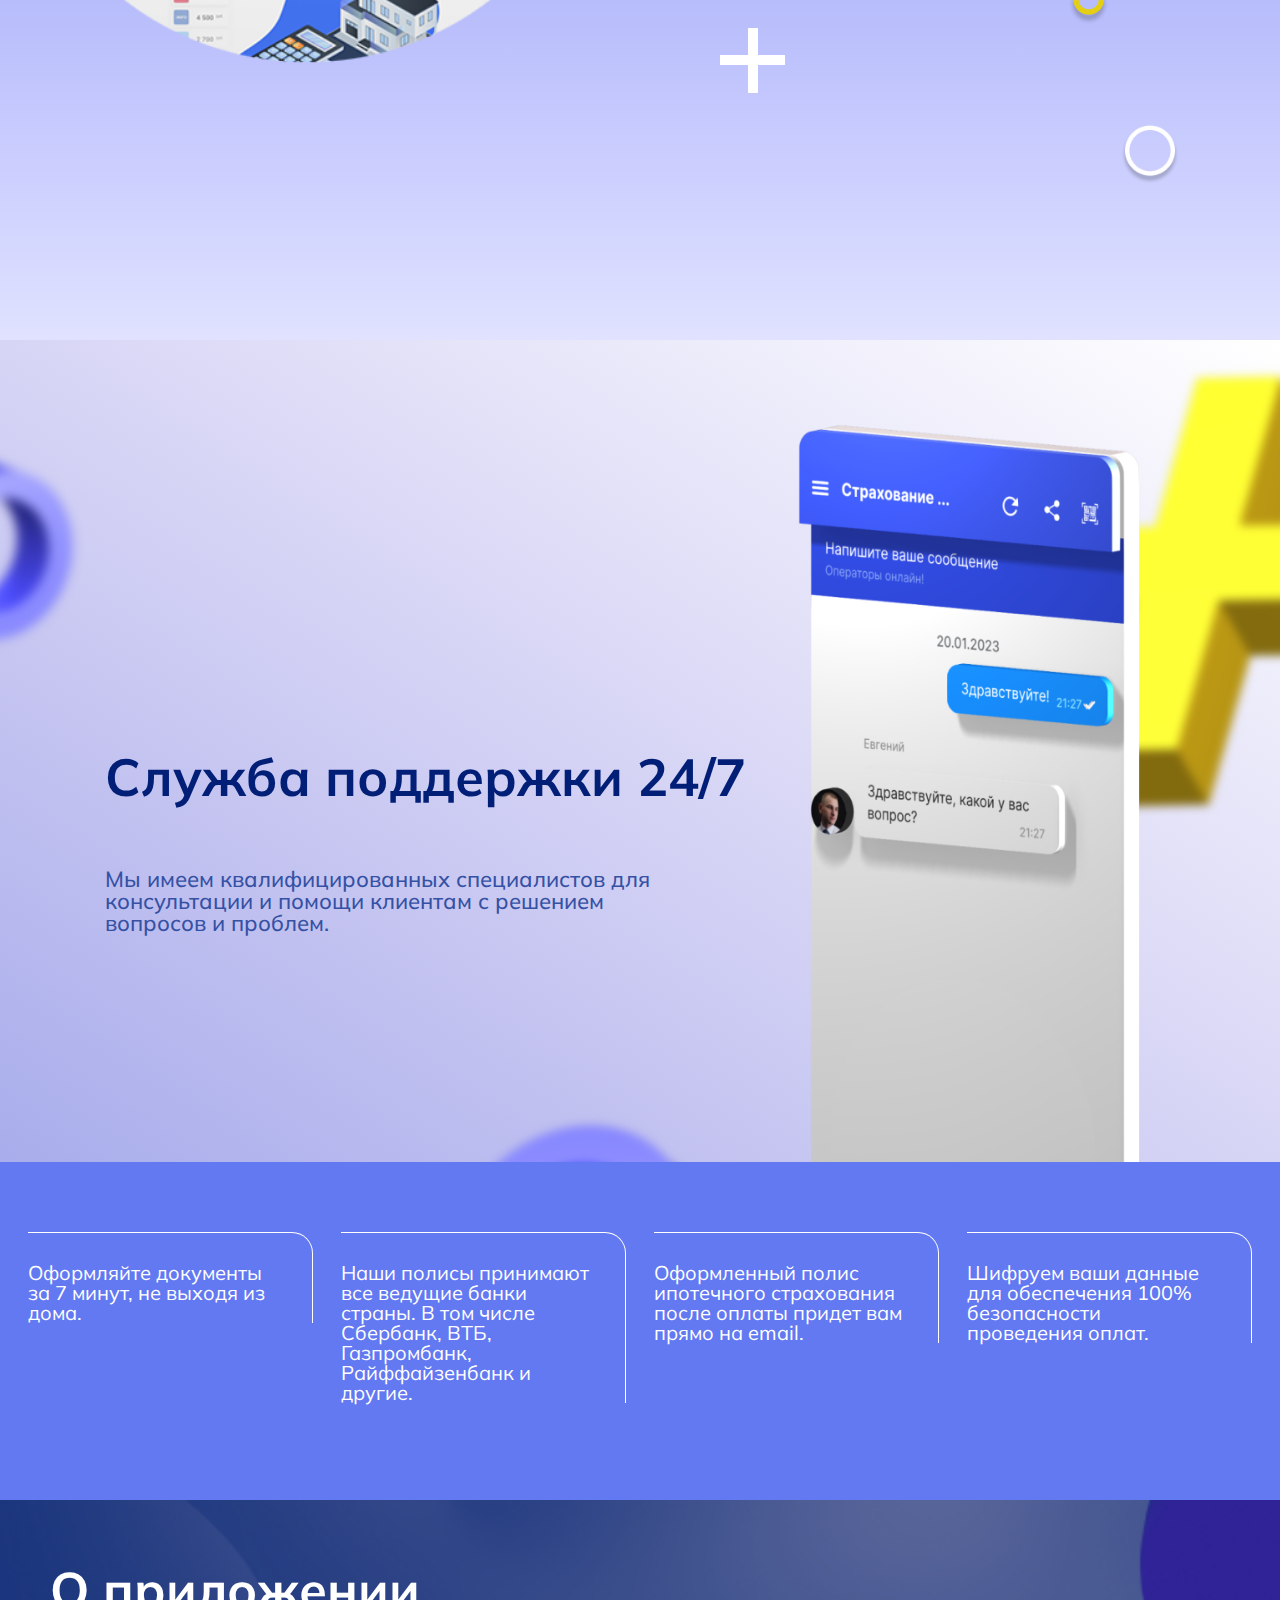
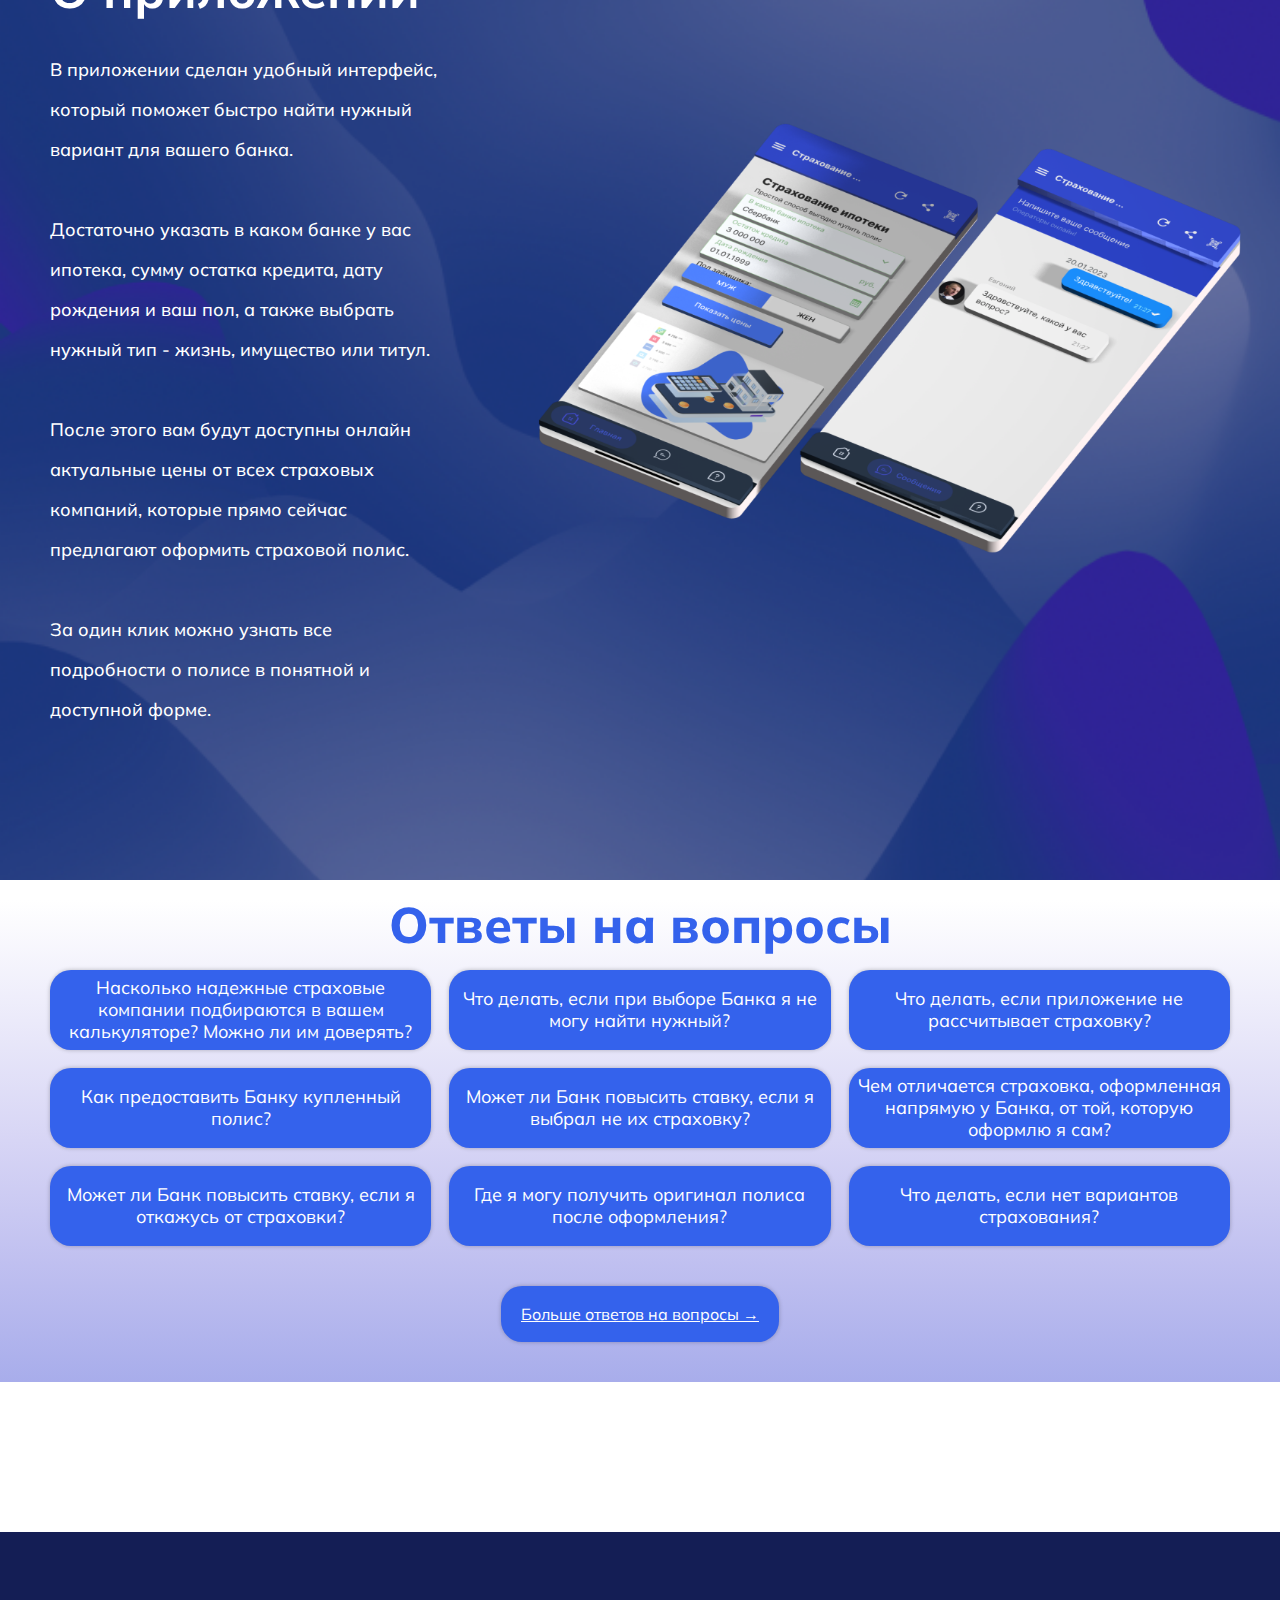
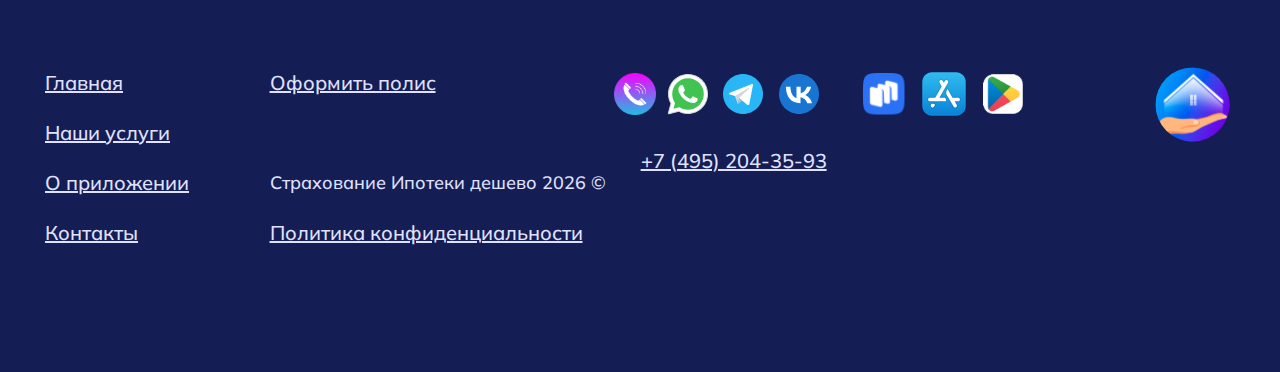
==== commit 22f39a7d: "#" ====
--- a/index.html
+++ b/index.html
@@ -475,12 +475,12 @@
 
         <section class="section-policy">
           <div class="policy-container">
-            <!-- <iframe
+            <iframe
               src="https://ipoteka.pampadu.ru/index.html#40273b22-cfcd-4cd9-8977-014055dce4c3"
               id="ppdwiIpoteka"
               scrolling="no"
             ></iframe>
-            <script src="https://ipoteka.pampadu.ru/app/ppdw.js"></script> -->
+            <script src="https://ipoteka.pampadu.ru/app/ppdw.js"></script>
           </div>
         </section>
 
--- a/css/queries.css
+++ b/css/queries.css
@@ -321,6 +321,10 @@
 /**************************************/
 
 @media (max-width: 84em) {
+  .container {
+    /* max-width: 120rem; */
+  }
+
   .main-nav-list {
     gap: 2.5rem;
   }
@@ -492,7 +496,7 @@
 @media (max-width: 71.25em) {
   .container {
     /* width: 106%; */
-    min-width: 114rem;
+    /* min-width: 114rem; */
     max-width: 140rem;
   }
 
@@ -568,9 +572,8 @@
 
 @media (max-width: 68.75em) {
   .container {
-    /* width: 115%; */
-    min-width: 110rem;
-    max-width: 135rem;
+    /* min-width: 110rem;
+    max-width: 135rem; */
   }
 
   .line {
@@ -672,9 +675,8 @@
 
 @media (max-width: 66.25em) {
   .container {
-    /* width: 116%; */
-    min-width: 106rem;
-    max-width: 140rem;
+    /* min-width: 106rem;
+    max-width: 140rem; */
   }
 
   .main-nav-list {
@@ -729,9 +731,8 @@
   }
 
   .container {
-    /* width: 155%; */
-    min-width: 94.4rem;
-    max-width: 120rem;
+    /* min-width: 94.4rem;
+    max-width: 120rem; */
   }
 
   .section-hero {
@@ -980,7 +981,7 @@
 
   .container {
     min-width: 74rem;
-    max-width: 120rem;
+    /* max-width: 120rem; */
   }
 
   .section-hero {
@@ -1431,7 +1432,7 @@
 @media (max-width: 26.875em) {
   .container {
     min-width: 43rem;
-    max-width: 80rem;
+    /* max-width: 80rem; */
   }
 
   .logo {
@@ -1552,8 +1553,8 @@
   .servicesLine {
     position: inherit;
     top: 42rem;
-    /* left: 32rem; */
-    left: 25rem;
+
+    left: 23rem;
   }
 
   .services-line-queries {
@@ -1633,8 +1634,8 @@
   .section-description {
     margin: 0;
     padding: 0;
-    min-height: 93rem;
-    max-height: 100rem;
+    /* min-height: 93rem;
+    max-height: 100rem; */
   }
 
   .description {
@@ -1645,8 +1646,9 @@
     /* margin: -6rem 2rem 0 0; */
     /* padding: 3rem; */
     /* width: 60%; */
-    margin: 0 40rem 6rem 2rem;
+    /* margin: 0 40rem 6rem 2rem; !!!!!!! */
     gap: 2rem;
+    width: 370px;
   }
 
   .description-heading {
@@ -1742,8 +1744,8 @@
 /**************************************/
 @media (max-width: 24.375em) {
   .container {
-    min-width: 39rem;
-    max-width: 50rem;
+    /* width: 39rem; */
+    /* max-width: 50rem; */
   }
 
   .logo {
@@ -1817,7 +1819,7 @@
 
   .servicesLine {
     top: 40rem;
-    left: 25rem;
+    left: 21rem;
     transform: scale(0.8);
   }
 
@@ -1852,15 +1854,16 @@
   /* Fifth */
 
   .description-text-box {
-    margin: -6rem 2rem 0 0;
-    padding: 3rem;
+    /* margin: -6rem 2rem 0 0; */
+    /* padding: 3rem; */
     /* width: 56%; */
-    width: 50rem;
+    width: 330px;
     gap: 2rem;
   }
 
   .description-heading {
     font-size: 5.2rem;
+    margin: 3rem 0 2rem 0;
   }
 
   .description-text {
@@ -1900,6 +1903,14 @@
   .footer-nav-col-secondary {
     font-size: 1.6rem;
     margin: 0rem 0 0 6rem;
+  }
+}
+
+/***************************************/
+/* 375px  */
+/**************************************/
+@media (max-width: 23.4375em) {
+  .description-text-box {
   }
 }
 
@@ -1908,8 +1919,8 @@
 /**************************************/
 @media (max-width: 21.875em) {
   .container {
-    min-width: 22rem;
-    max-width: 50rem;
+    /* min-width: 22rem;
+    max-width: 50rem; */
   }
 
   .border-queries-right {
@@ -1932,7 +1943,7 @@
     /* margin: -6rem 2rem 0 0; */
     /* padding: 3rem; */
     /* width: 56%; */
-    width: 40rem;
+    width: 310px;
     /* gap: 2rem; */
   }
 
